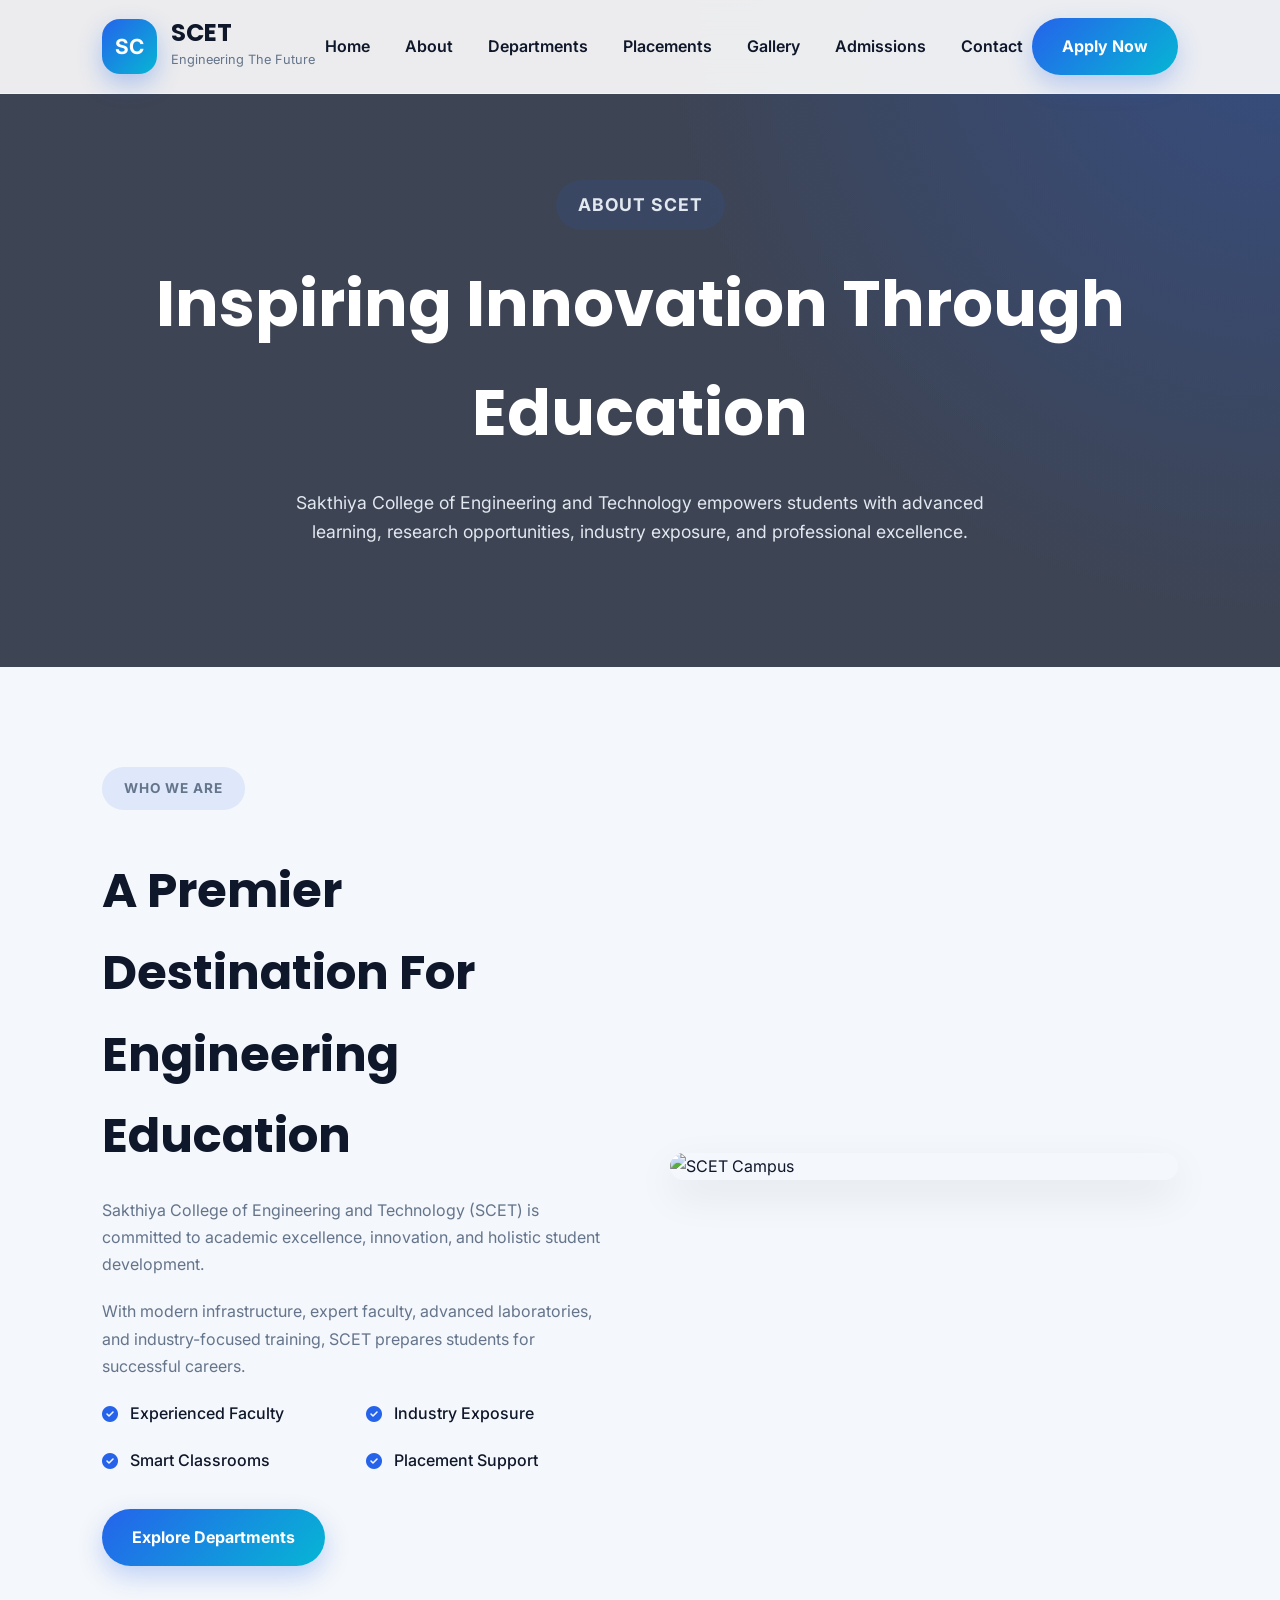
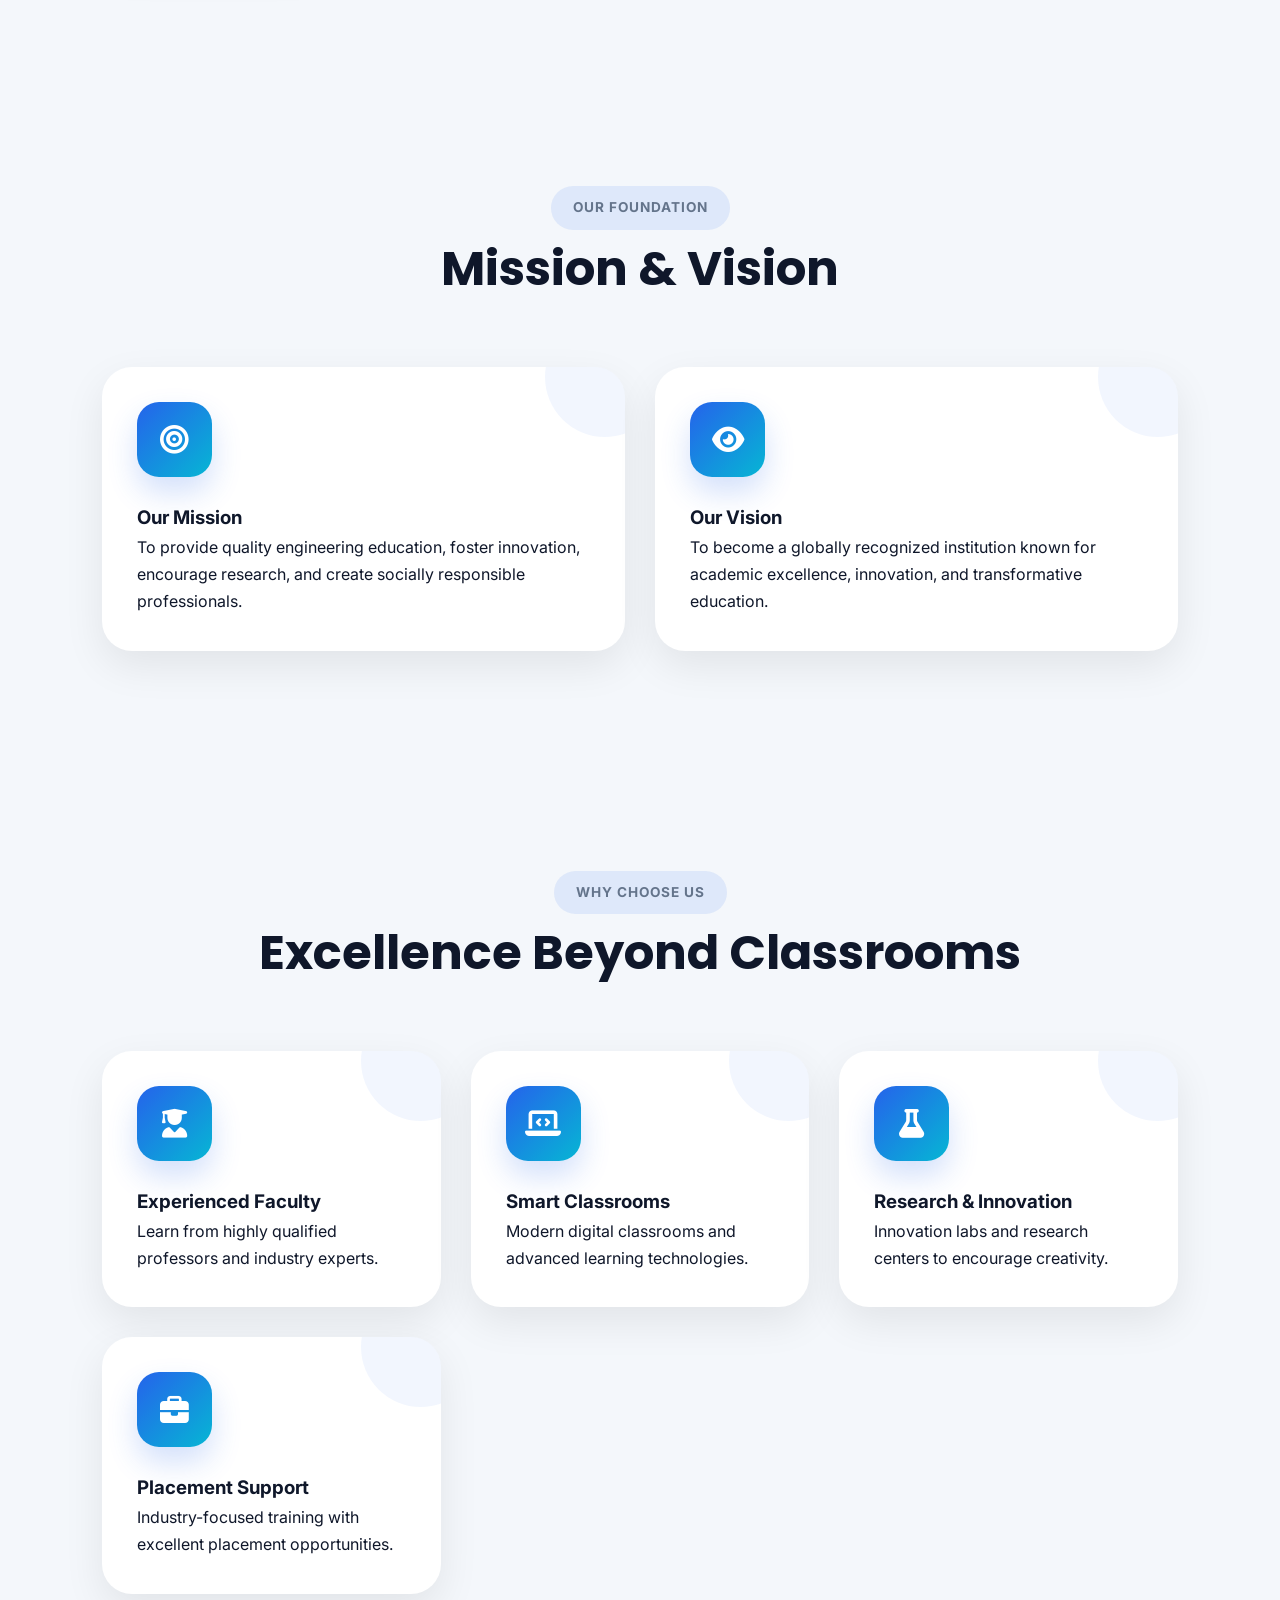
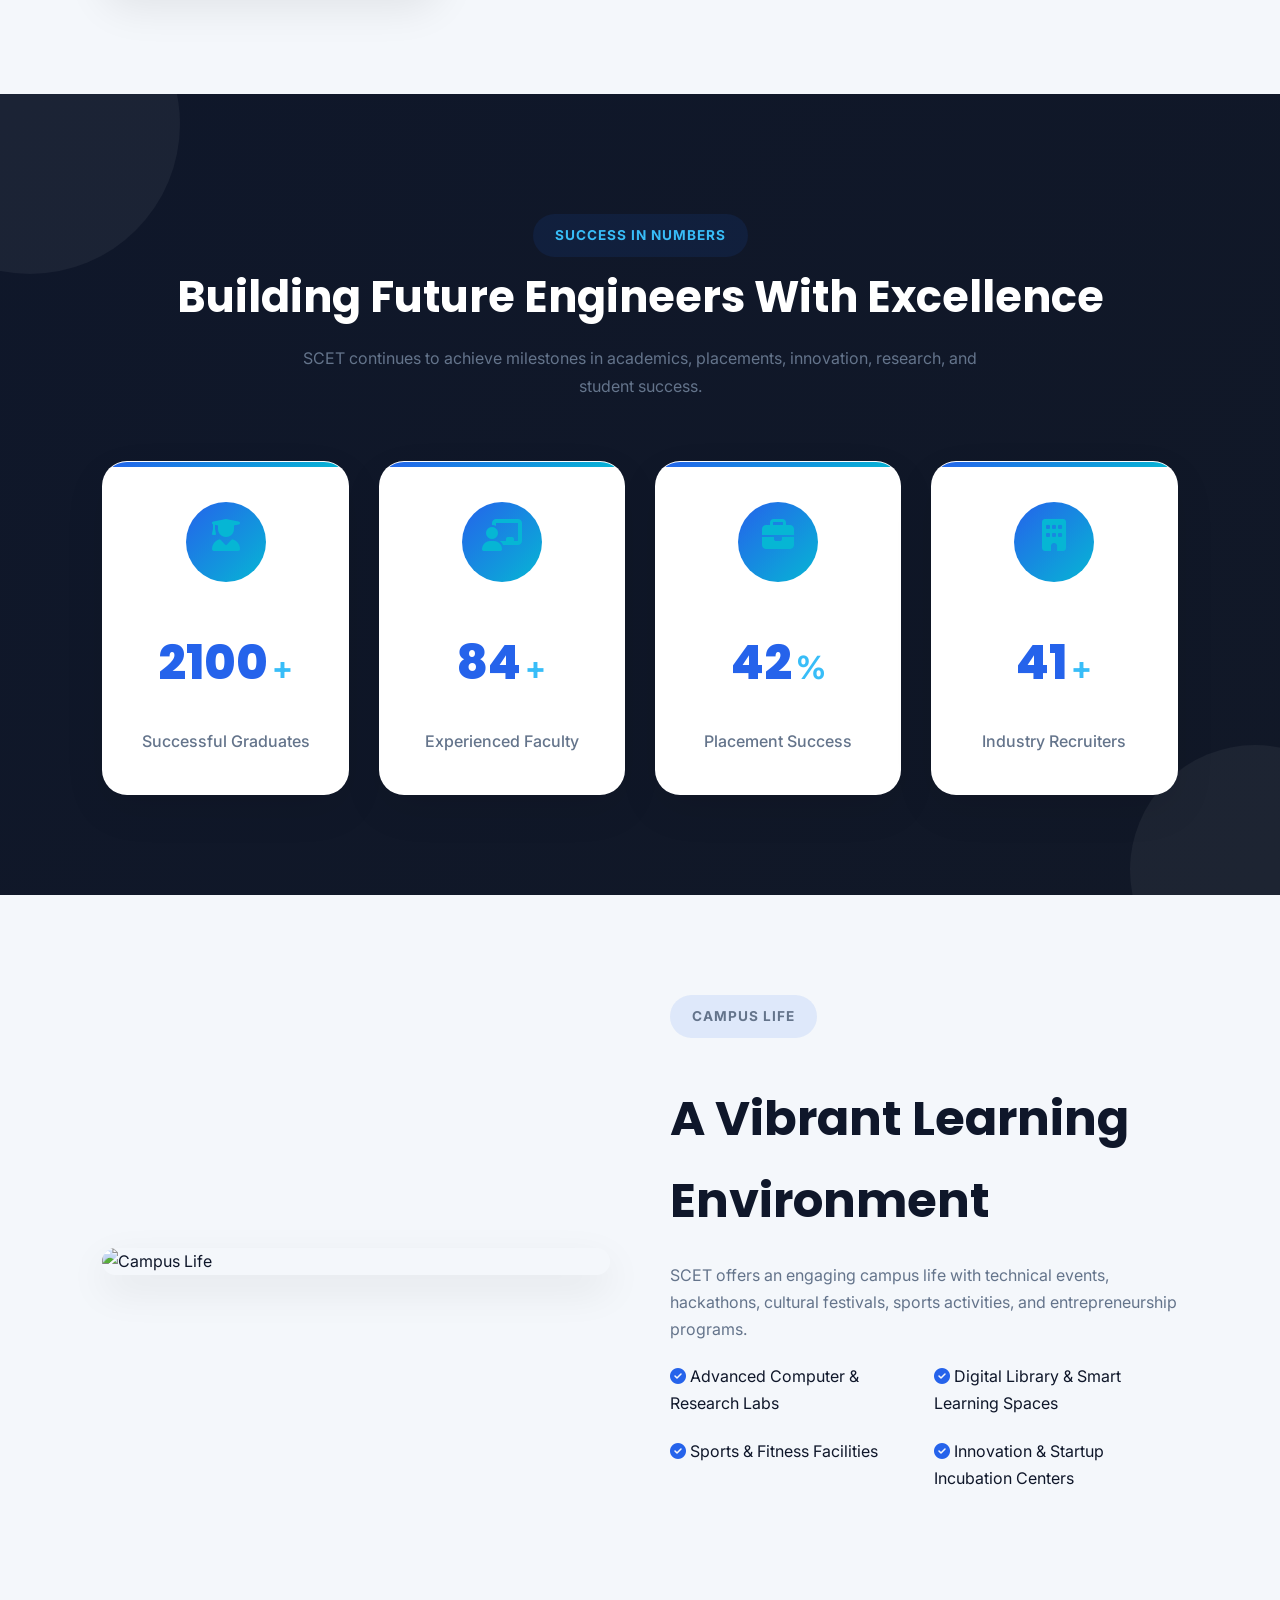
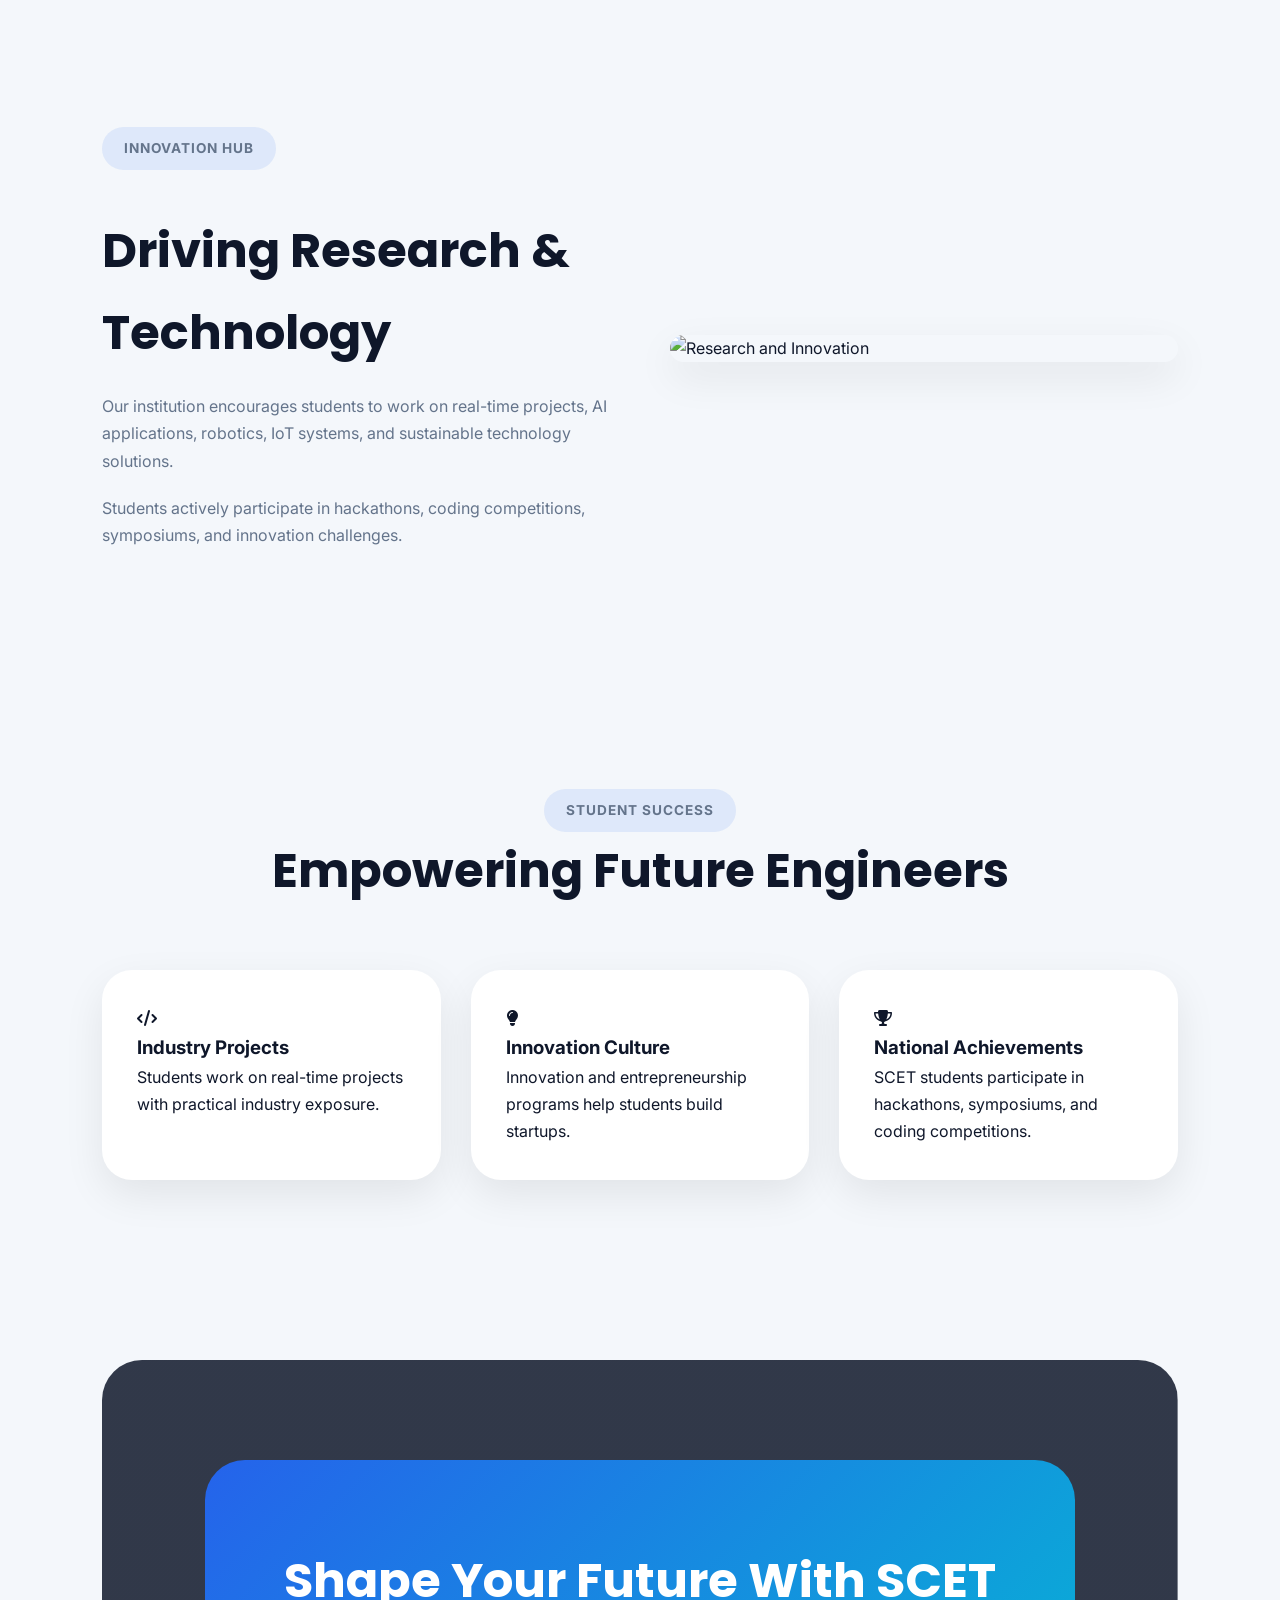
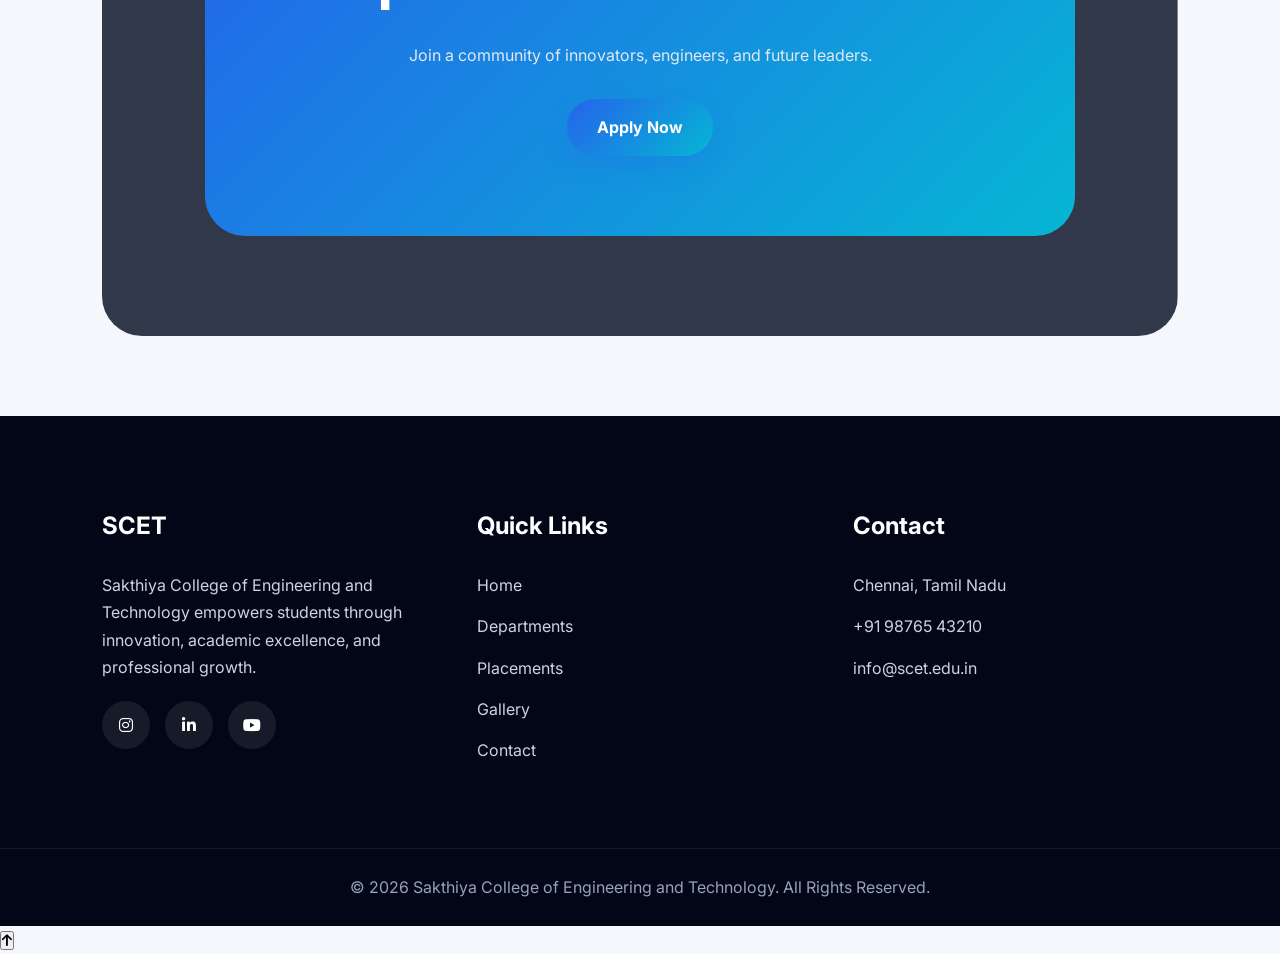
==== about.html @ e30949da "Add files via upload" ====
<!DOCTYPE html>
<html lang="en">

<head>

    <!-- META TAGS -->

    <meta charset="UTF-8">

    <meta name="viewport"
        content="width=device-width, initial-scale=1.0">

    <title>SCET | About Us</title>

    <meta name="description"
        content="Learn more about Sakthiya College of Engineering and Technology, our mission, vision, campus life, achievements, and excellence in engineering education.">

    <!-- GOOGLE FONTS -->

    <link rel="preconnect"
        href="https://fonts.googleapis.com">

    <link rel="preconnect"
        href="https://fonts.gstatic.com"
        crossorigin>

    <link href="https://fonts.googleapis.com/css2?family=Inter:wght@300;400;500;600;700;800&family=Poppins:wght@400;500;600;700;800&display=swap"
        rel="stylesheet">

    <!-- FONT AWESOME -->

    <link rel="stylesheet"
        href="https://cdnjs.cloudflare.com/ajax/libs/font-awesome/6.5.2/css/all.min.css">

    <!-- CSS -->

    <link rel="stylesheet"
        href="style.css">

</head>

<body>



    <!-- ================= LOADER ================= -->

    <div id="loader">

        <div class="loader-content">

            <div class="loader-circle"></div>

            <h2>SCET</h2>

        </div>

    </div>



    <!-- ================= HEADER ================= -->

    <header>

        <nav>

            <!-- LOGO -->

            <div class="logo">

                <div class="logo-circle">
                    SC
                </div>

                <div class="logo-text">

                    <h2>SCET</h2>

                    <span>Engineering The Future</span>

                </div>

            </div>

            <!-- NAVIGATION -->

            <ul class="nav-links">

                <li>
                    <a href="index.html">
                        Home
                    </a>
                </li>

                <li>
                    <a href="about.html"
                        class="active">
                        About
                    </a>
                </li>

                <li>
                    <a href="departments.html">
                        Departments
                    </a>
                </li>

                <li>
                    <a href="placements.html">
                        Placements
                    </a>
                </li>

                <li>
                    <a href="gallery.html">
                        Gallery
                    </a>
                </li>

                <li>
                    <a href="admissions.html">
                        Admissions
                    </a>
                </li>

                <li>
                    <a href="contact.html">
                        Contact
                    </a>
                </li>

            </ul>

            <!-- RIGHT -->

            <div class="nav-right">

                <a href="admissions.html"
                    class="nav-btn">

                    Apply Now

                </a>

                <div class="menu-toggle">

                    <i class="fa-solid fa-bars"></i>

                </div>

            </div>

        </nav>

    </header>



    <!-- ================= HERO ================= -->

    <section class="page-hero about-hero">

        <div class="hero-overlay"></div>

        <div class="page-hero-content fade-up">

            <p class="section-tag">

                About SCET

            </p>

            <h1>

                Inspiring Innovation
                Through Education

            </h1>

            <p>

                Sakthiya College of Engineering and Technology empowers students
                with advanced learning,
                research opportunities,
                industry exposure,
                and professional excellence.

            </p>

        </div>

    </section>



    <!-- ================= ABOUT ================= -->

    <section class="about-main-section">

        <div class="about-main-container">

            <!-- CONTENT -->

            <div class="about-main-content fade-up">

                <p class="section-tag">

                    Who We Are

                </p>

                <h2>

                    A Premier Destination
                    For Engineering Education

                </h2>

                <p>

                    Sakthiya College of Engineering and Technology (SCET)
                    is committed to academic excellence,
                    innovation,
                    and holistic student development.

                </p>

                <p>

                    With modern infrastructure,
                    expert faculty,
                    advanced laboratories,
                    and industry-focused training,
                    SCET prepares students for successful careers.

                </p>

                <div class="about-list">

                    <div>

                        <i class="fa-solid fa-circle-check"></i>

                        Experienced Faculty

                    </div>

                    <div>

                        <i class="fa-solid fa-circle-check"></i>

                        Industry Exposure

                    </div>

                    <div>

                        <i class="fa-solid fa-circle-check"></i>

                        Smart Classrooms

                    </div>

                    <div>

                        <i class="fa-solid fa-circle-check"></i>

                        Placement Support

                    </div>

                </div>

                <a href="departments.html"
                    class="primary-btn">

                    Explore Departments

                </a>

            </div>

            <!-- IMAGE -->

            <div class="about-main-image fade-up">

                <img src="https://images.unsplash.com/photo-1562774053-701939374585?q=80&w=1200&auto=format&fit=crop"
                    alt="SCET Campus">

            </div>

        </div>

    </section>



    <!-- ================= MISSION & VISION ================= -->

    <section class="vision-section">

        <div class="section-header fade-up">

            <p class="section-tag">

                Our Foundation

            </p>

            <h2>

                Mission & Vision

            </h2>

        </div>

        <div class="facilities-grid">

            <!-- CARD -->

            <div class="vision-card fade-up">

                <i class="fa-solid fa-bullseye"></i>

                <h3>

                    Our Mission

                </h3>

                <p>

                    To provide quality engineering education,
                    foster innovation,
                    encourage research,
                    and create socially responsible professionals.

                </p>

            </div>

            <!-- CARD -->

            <div class="vision-card fade-up">

                <i class="fa-solid fa-eye"></i>

                <h3>

                    Our Vision

                </h3>

                <p>

                    To become a globally recognized institution
                    known for academic excellence,
                    innovation,
                    and transformative education.

                </p>

            </div>

        </div>

    </section>



    <!-- ================= WHY CHOOSE ================= -->

    <section class="why-choose-section">

        <div class="section-header fade-up">

            <p class="section-tag">

                Why Choose Us

            </p>

            <h2>

                Excellence Beyond Classrooms

            </h2>

        </div>

        <div class="why-choose-grid">

            <!-- CARD -->

            <div class="why-card fade-up">

                <i class="fa-solid fa-user-graduate"></i>

                <h3>

                    Experienced Faculty

                </h3>

                <p>

                    Learn from highly qualified professors
                    and industry experts.

                </p>

            </div>

            <!-- CARD -->

            <div class="why-card fade-up">

                <i class="fa-solid fa-laptop-code"></i>

                <h3>

                    Smart Classrooms

                </h3>

                <p>

                    Modern digital classrooms
                    and advanced learning technologies.

                </p>

            </div>

            <!-- CARD -->

            <div class="why-card fade-up">

                <i class="fa-solid fa-flask"></i>

                <h3>

                    Research & Innovation

                </h3>

                <p>

                    Innovation labs and research centers
                    to encourage creativity.

                </p>

            </div>

            <!-- CARD -->

            <div class="why-card fade-up">

                <i class="fa-solid fa-briefcase"></i>

                <h3>

                    Placement Support

                </h3>

                <p>

                    Industry-focused training
                    with excellent placement opportunities.

                </p>

            </div>

        </div>

    </section>



    <!-- ================= SUCCESS IN NUMBERS ================= -->

<section class="achievement-section">

    <!-- BACKGROUND SHAPES -->

    <div class="achievement-bg-circle circle1"></div>
    <div class="achievement-bg-circle circle2"></div>

    <div class="section-header">

        <p class="section-tag">
            Success In Numbers
        </p>

        <h2>

            Building Future Engineers With Excellence

        </h2>

        <p class="section-description">

            SCET continues to achieve milestones in academics,
            placements, innovation, research, and student success.

        </p>

    </div>

    <!-- ACHIEVEMENT GRID -->

    <div class="achievement-container">

        <!-- CARD -->

        <div class="achievement-card fade-up">

            <div class="achievement-icon">

                <i class="fa-solid fa-user-graduate"></i>

            </div>

            <h2 class="counter" data-target="5000">
                0
            </h2>

            <span>+</span>

            <p>

                Successful Graduates

            </p>

        </div>

        <!-- CARD -->

        <div class="achievement-card fade-up">

            <div class="achievement-icon">

                <i class="fa-solid fa-chalkboard-user"></i>

            </div>

            <h2 class="counter" data-target="120">
                0
            </h2>

            <span>+</span>

            <p>

                Experienced Faculty

            </p>

        </div>

        <!-- CARD -->

        <div class="achievement-card fade-up">

            <div class="achievement-icon">

                <i class="fa-solid fa-briefcase"></i>

            </div>

            <h2 class="counter" data-target="98">
                0
            </h2>

            <span>%</span>

            <p>

                Placement Success

            </p>

        </div>

        <!-- CARD -->

        <div class="achievement-card fade-up">

            <div class="achievement-icon">

                <i class="fa-solid fa-building"></i>

            </div>

            <h2 class="counter" data-target="50">
                0
            </h2>

            <span>+</span>

            <p>

                Industry Recruiters

            </p>

        </div>

    </div>

</section>


    <!-- ================= CAMPUS LIFE ================= -->

    <section class="campus-life-section">

        <div class="campus-life-container">

            <!-- IMAGE -->

            <div class="campus-life-image fade-up">

                <img src="https://images.unsplash.com/photo-1522202176988-66273c2fd55f?q=80&w=1200&auto=format&fit=crop"
                    alt="Campus Life">

            </div>

            <!-- CONTENT -->

            <div class="campus-life-content fade-up">

                <p class="section-tag">

                    Campus Life

                </p>

                <h2>

                    A Vibrant Learning Environment

                </h2>

                <p>

                    SCET offers an engaging campus life
                    with technical events,
                    hackathons,
                    cultural festivals,
                    sports activities,
                    and entrepreneurship programs.

                </p>

                <ul class="about-list">

                    <li>

                        <i class="fa-solid fa-circle-check"></i>

                        Advanced Computer & Research Labs

                    </li>

                    <li>

                        <i class="fa-solid fa-circle-check"></i>

                        Digital Library & Smart Learning Spaces

                    </li>

                    <li>

                        <i class="fa-solid fa-circle-check"></i>

                        Sports & Fitness Facilities

                    </li>

                    <li>

                        <i class="fa-solid fa-circle-check"></i>

                        Innovation & Startup Incubation Centers

                    </li>

                </ul>

            </div>

        </div>

    </section>



    <!-- ================= RESEARCH ================= -->

    <section class="research-section">

        <div class="research-container">

            <!-- CONTENT -->

            <div class="research-content fade-up">

                <p class="section-tag">

                    Innovation Hub

                </p>

                <h2>

                    Driving Research & Technology

                </h2>

                <p>

                    Our institution encourages students
                    to work on real-time projects,
                    AI applications,
                    robotics,
                    IoT systems,
                    and sustainable technology solutions.

                </p>

                <p>

                    Students actively participate in hackathons,
                    coding competitions,
                    symposiums,
                    and innovation challenges.

                </p>

            </div>

            <!-- IMAGE -->

            <div class="research-image fade-up">

                <img src="https://images.unsplash.com/photo-1516321318423-f06f85e504b3?q=80&w=1200&auto=format&fit=crop"
                    alt="Research and Innovation">

            </div>

        </div>

    </section>



    <!-- ================= SUCCESS ================= -->

    <section class="success-section">

        <div class="section-header fade-up">

            <p class="section-tag">

                Student Success

            </p>

            <h2>

                Empowering Future Engineers

            </h2>

        </div>

        <div class="success-grid">

            <!-- CARD -->

            <div class="success-card fade-up">

                <i class="fa-solid fa-code"></i>

                <h3>

                    Industry Projects

                </h3>

                <p>

                    Students work on real-time projects
                    with practical industry exposure.

                </p>

            </div>

            <!-- CARD -->

            <div class="success-card fade-up">

                <i class="fa-solid fa-lightbulb"></i>

                <h3>

                    Innovation Culture

                </h3>

                <p>

                    Innovation and entrepreneurship programs
                    help students build startups.

                </p>

            </div>

            <!-- CARD -->

            <div class="success-card fade-up">

                <i class="fa-solid fa-trophy"></i>

                <h3>

                    National Achievements

                </h3>

                <p>

                    SCET students participate in hackathons,
                    symposiums,
                    and coding competitions.

                </p>

            </div>

        </div>

    </section>



    <!-- ================= CTA ================= -->

    <section class="cta-section">

        <div class="cta-content fade-up">

            <h2>

                Shape Your Future With SCET

            </h2>

            <p>

                Join a community of innovators,
                engineers,
                and future leaders.

            </p>

            <a href="admissions.html"
                class="primary-btn">

                Apply Now

            </a>

        </div>

    </section>



    <!-- ================= FOOTER ================= -->

    <footer>

        <div class="footer-container">

            <!-- ABOUT -->

            <div class="footer-box">

                <h3>

                    SCET

                </h3>

                <p>

                    Sakthiya College of Engineering and Technology
                    empowers students through innovation,
                    academic excellence,
                    and professional growth.

                </p>

                <div class="social-icons">

                    <a href="https://www.instagram.com/sakthiya_dellibabu/">
                        <i class="fa-brands fa-instagram"></i>
                    </a>

                    <a href="https://www.linkedin.com/in/sakthiya-d-83a5b3386/">
                        <i class="fa-brands fa-linkedin-in"></i>
                    </a>

                    <a href="https://www.youtube.com/channel/UCGmQo13iZ839QArNrKTA0Eg">
                        <i class="fa-brands fa-youtube"></i>
                    </a>

                </div>

            </div>

            <!-- LINKS -->

            <div class="footer-box">

                <h3>

                    Quick Links

                </h3>

                <a href="index.html">
                    Home
                </a>

                <a href="departments.html">
                    Departments
                </a>

                <a href="placements.html">
                    Placements
                </a>

                <a href="gallery.html">
                    Gallery
                </a>

                <a href="contact.html">
                    Contact
                </a>

            </div>

            <!-- CONTACT -->

            <div class="footer-box">

                <h3>

                    Contact

                </h3>

                <p>
                    Chennai, Tamil Nadu
                </p>

                <p>
                    +91 98765 43210
                </p>

                <p>
                    info@scet.edu.in
                </p>

            </div>

        </div>

        <div class="footer-bottom">

            © <span id="year"></span>
            Sakthiya College of Engineering and Technology.
            All Rights Reserved.

        </div>

    </footer>



    <!-- ================= SCROLL TOP ================= -->

    <button class="scroll-top">

        <i class="fa-solid fa-arrow-up"></i>

    </button>



    <!-- ================= JAVASCRIPT ================= -->

    <script src="script.js"></script>

</body>

</html>
---- style.css ----
/* =========================================
   GOOGLE FONTS
========================================= */

@import url('https://fonts.googleapis.com/css2?family=Inter:wght@300;400;500;600;700;800&family=Poppins:wght@400;500;600;700;800&display=swap');



/* =========================================
   RESET
========================================= */

*{

    margin:0;

    padding:0;

    box-sizing:border-box;

    scroll-behavior:smooth;

}

html{

    overflow-x:hidden;

}

body{

    font-family:'Inter',sans-serif;

    background:#f8fafc;

    color:#0f172a;

    overflow-x:hidden;

    line-height:1.7;

}



/* =========================================
   ROOT
========================================= */

:root{

    --primary:#2563eb;

    --secondary:#0f172a;

    --white:#ffffff;

    --light:#f8fafc;

    --gray:#64748b;

    --border:#e2e8f0;

    --gradient:linear-gradient(135deg,#2563eb,#06b6d4);

    --shadow:0 15px 40px rgba(0,0,0,0.08);

}



/* =========================================
   GLOBAL
========================================= */

img{

    width:100%;

    display:block;

}

a{

    text-decoration:none;

}

ul{

    list-style:none;

}

section{

    padding:100px 8%;

}

.section-header{

    text-align:center;

    margin-bottom:70px;

}

.section-header h2{

    font-size:3rem;

    font-family:'Poppins',sans-serif;

    margin-top:10px;

}

.section-tag{

    display:inline-block;

    padding:10px 22px;

    border-radius:50px;

    background:rgba(37,99,235,0.1);

    color:var(--primary);

    font-size:0.9rem;

    font-weight:700;

    letter-spacing:1px;

    text-transform:uppercase;

}



/* =========================================
   HEADER
========================================= */

header{

    width:100%;

    position:fixed;

    top:0;

    left:0;

    z-index:1000;

    background:rgba(255,255,255,0.92);

    backdrop-filter:blur(14px);

    border-bottom:1px solid rgba(0,0,0,0.05);

    transition:0.4s;

}

header.scrolled{

    box-shadow:0 10px 30px rgba(0,0,0,0.08);

}

nav{

    display:flex;

    align-items:center;

    justify-content:space-between;

    padding:18px 8%;

}



/* =========================================
   LOGO
========================================= */

.logo{

    display:flex;

    align-items:center;

    gap:14px;

}

.logo-circle{

    width:58px;

    height:58px;

    border-radius:50%;

    background:var(--gradient);

    color:#fff;

    display:flex;

    align-items:center;

    justify-content:center;

    font-size:1.5rem;

    font-weight:700;

    box-shadow:0 12px 25px rgba(37,99,235,0.3);

}

.logo-text h2{

    font-size:2rem;

    line-height:1;

    font-family:'Poppins',sans-serif;

}

.logo-text span{

    color:var(--gray);

    font-size:0.95rem;

}



/* =========================================
   NAVIGATION
========================================= */

.nav-links{

    display:flex;

    align-items:center;

    gap:35px;

}

.nav-links a{

    color:var(--secondary);

    font-weight:600;

    transition:0.3s;

    position:relative;

}

.nav-links a:hover,

.nav-links a.active{

    color:var(--primary);

}

.nav-links a::after{

    content:"";

    position:absolute;

    left:0;

    bottom:-6px;

    width:0;

    height:2px;

    background:var(--primary);

    transition:0.4s;

}

.nav-links a:hover::after,

.nav-links a.active::after{

    width:100%;

}



/* =========================================
   BUTTONS
========================================= */

.primary-btn,

.nav-btn{

    display:inline-flex;

    align-items:center;

    justify-content:center;

    padding:15px 34px;

    border:none;

    border-radius:50px;

    background:var(--gradient);

    color:#fff;

    font-weight:600;

    cursor:pointer;

    transition:0.4s;

    position:relative;

    overflow:hidden;

}

.primary-btn:hover,

.nav-btn:hover{

    transform:translateY(-4px);

    box-shadow:0 15px 30px rgba(37,99,235,0.3);

}

.secondary-btn{

    padding:14px 32px;

    border-radius:50px;

    border:2px solid rgba(255,255,255,0.3);

    color:#fff;

    font-weight:600;

    transition:0.4s;

}

.secondary-btn:hover{

    background:#fff;

    color:#0f172a;

}



/* =========================================
   MOBILE MENU
========================================= */

.menu-toggle{

    display:none;

    font-size:1.8rem;

    cursor:pointer;

}



/* =========================================
   HERO
========================================= */

.hero{

    min-height:100vh;

    display:flex;

    align-items:center;

    justify-content:center;

    text-align:center;

    position:relative;

    overflow:hidden;

    padding-top:120px;

    background:
    linear-gradient(rgba(2,6,23,0.75),rgba(2,6,23,0.75)),
    url('https://images.unsplash.com/photo-1562774053-701939374585?q=80&w=1600&auto=format&fit=crop');

    background-size:cover;

    background-position:center;

    color:#fff;

}

.hero-content{

    max-width:900px;

    animation:fadeUp 1s ease;

}

.hero-content h1{

    font-size:5rem;

    line-height:1.1;

    margin:25px 0;

    font-family:'Poppins',sans-serif;

}

.hero-content h1 span{

    background:linear-gradient(135deg,#38bdf8,#2563eb);

    -webkit-background-clip:text;

    background-clip:text;

    -webkit-text-fill-color:transparent;

}

.hero-content p{

    max-width:750px;

    margin:auto;

    font-size:1.2rem;

    color:#e2e8f0;

    margin-bottom:40px;

}

.hero-buttons{

    display:flex;

    justify-content:center;

    gap:20px;

    flex-wrap:wrap;

}



/* =========================================
   PAGE HERO
========================================= */

.page-hero{

    padding-top:180px;

    padding-bottom:120px;

    background:var(--gradient);

    text-align:center;

    color:#fff;

}

.page-hero h1{

    font-size:4rem;

    margin:20px 0;

    font-family:'Poppins',sans-serif;

}

.page-hero p{

    max-width:700px;

    margin:auto;

}



/* =========================================
   GRIDS
========================================= */

.department-grid,

.process-grid,

.courses-grid,

.scholarship-grid,

.gallery-grid,

.faq-container,

.success-grid,

.recruiters-grid{

    display:grid;

    grid-template-columns:repeat(auto-fit,minmax(280px,1fr));

    gap:30px;

}



/* =========================================
   CARDS
========================================= */

.department-card,

.process-card,

.course-card,

.scholarship-card,

.faq-card,

.success-card,

.recruiter-card,

.gallery-card{

    background:#fff;

    border-radius:25px;

    padding:35px;

    box-shadow:var(--shadow);

    transition:0.4s;

}

.department-card:hover,

.process-card:hover,

.course-card:hover,

.scholarship-card:hover,

.faq-card:hover,

.success-card:hover,

.recruiter-card:hover{

    transform:translateY(-10px);

}



/* =========================================
   ICONS
========================================= */

.department-card i,

.process-card i,

.course-card i,

.scholarship-card i{

    width:75px;

    height:75px;

    border-radius:20px;

    background:var(--gradient);

    color:#fff;

    display:flex;

    align-items:center;

    justify-content:center;

    font-size:1.8rem;

    margin-bottom:25px;

}



/* =========================================
   ABOUT / CONTACT / ELIGIBILITY
========================================= */

.about-main-container,

.contact-container,

.eligibility-container{

    display:grid;

    grid-template-columns:repeat(auto-fit,minmax(320px,1fr));

    gap:50px;

    align-items:center;

}

.about-main-image img,

.eligibility-image img{

    border-radius:30px;

    box-shadow:var(--shadow);

}



/* =========================================
   FORMS
========================================= */

form{

    display:flex;

    flex-direction:column;

    gap:20px;

}

input,

textarea,

select{

    width:100%;

    padding:16px 20px;

    border:1px solid var(--border);

    border-radius:16px;

    outline:none;

    font-size:1rem;

    transition:0.3s;

}

input:focus,

textarea:focus,

select:focus{

    border-color:var(--primary);

    box-shadow:0 0 0 4px rgba(37,99,235,0.1);

}

.contact-form-box,

.application-form-box{

    background:#fff;

    padding:45px;

    border-radius:30px;

    box-shadow:var(--shadow);

}



/* =========================================
   CONTACT ITEMS
========================================= */

.contact-item{

    display:flex;

    gap:20px;

    margin-top:30px;

}

.contact-item i{

    width:65px;

    height:65px;

    border-radius:50%;

    background:var(--gradient);

    color:#fff;

    display:flex;

    align-items:center;

    justify-content:center;

    font-size:1.3rem;

}



/* =========================================
   GALLERY
========================================= */

.gallery-card{

    overflow:hidden;

    position:relative;

    padding:0;

}

.gallery-card img{

    height:320px;

    object-fit:cover;

    transition:0.5s;

}

.gallery-card:hover img{

    transform:scale(1.1);

}



/* =========================================
   CTA
========================================= */

.cta-section{

    background:var(--gradient);

    color:#fff;

    text-align:center;

    border-radius:40px;

    margin:80px 8%;

}

.cta-content h2{

    font-size:3rem;

    margin-bottom:20px;

}

.cta-content p{

    max-width:700px;

    margin:auto auto 30px;

}



/* =========================================
   FOOTER
========================================= */

footer{

    background:#0f172a;

    color:#fff;

    padding-top:90px;

}

.footer-container{

    display:grid;

    grid-template-columns:repeat(auto-fit,minmax(220px,1fr));

    gap:40px;

    padding:0 8% 60px;

}

.footer-box h3{

    margin-bottom:20px;

    font-size:1.5rem;

}

.footer-box p,

.footer-box a{

    color:#cbd5e1;

    margin-bottom:12px;

    display:block;

    transition:0.3s;

}

.footer-box a:hover{

    color:#fff;

    padding-left:5px;

}

.social-icons{

    display:flex;

    gap:15px;

    margin-top:20px;

}

.social-icons a{

    width:45px;

    height:45px;

    border-radius:50%;

    background:rgba(255,255,255,0.1);

    display:flex;

    align-items:center;

    justify-content:center;

    color:#fff;

    transition:0.3s;

}

.social-icons a:hover{

    background:var(--primary);

    transform:translateY(-5px);

}

.footer-bottom{

    border-top:1px solid rgba(255,255,255,0.1);

    text-align:center;

    padding:25px;

    color:#94a3b8;

}



/* =========================================
   ANIMATION
========================================= */

@keyframes fadeUp{

    from{

        opacity:0;

        transform:translateY(40px);

    }

    to{

        opacity:1;

        transform:translateY(0);

    }

}



/* =========================================
   RESPONSIVE
========================================= */

@media(max-width:992px){

    .nav-links{

        position:absolute;

        top:100%;

        right:-100%;

        width:280px;

        background:#fff;

        flex-direction:column;

        padding:40px;

        gap:25px;

        box-shadow:var(--shadow);

        transition:0.4s;

    }

    .nav-links.active{

        right:0;

    }

    .menu-toggle{

        display:block;

    }

    .nav-btn{

        display:none;

    }

    .hero-content h1{

        font-size:3.5rem;

    }

    .page-hero h1{

        font-size:3rem;

    }

}



@media(max-width:768px){

    section{

        padding:80px 6%;

    }

    .hero{

        padding-top:140px;

    }

    .hero-content h1{

        font-size:2.7rem;

    }

    .hero-content p{

        font-size:1rem;

    }

    .page-hero h1{

        font-size:2.4rem;

    }

    .cta-content h2{

        font-size:2.2rem;

    }

}



@media(max-width:576px){

    .hero-content h1{

        font-size:2.2rem;

    }

    .section-header h2{

        font-size:2rem;

    }

    .cta-content h2{

        font-size:1.8rem;

    }

    .contact-form-box,

    .application-form-box,

    .department-card,

    .process-card,

    .course-card,

    .scholarship-card{

        padding:25px;

    }

}

/* ================= GOOGLE FONT ================= */

@import url('https://fonts.googleapis.com/css2?family=Poppins:wght@300;400;500;600;700;800&display=swap');



/* ================= RESET ================= */

*{
    margin:0;
    padding:0;
    box-sizing:border-box;
    scroll-behavior:smooth;
}



/* ================= ROOT ================= */

:root{

    --primary:#2563eb;

    --secondary:#0f172a;

    --white:#ffffff;

    --light:#f8fafc;

    --text:#475569;

    --border:#e2e8f0;

    --gradient:linear-gradient(135deg,#2563eb,#06b6d4);

    --shadow:0 10px 30px rgba(0,0,0,0.1);

}



/* ================= BODY ================= */

body{

    font-family:'Poppins',sans-serif;

    background:var(--light);

    color:var(--secondary);

    overflow-x:hidden;

}



/* ================= GLOBAL ================= */

img{

    width:100%;

    display:block;

}

a{

    text-decoration:none;

}

ul{

    list-style:none;

}

section{

    padding:100px 8%;

}



/* ================= HEADER ================= */

.header{

    position:fixed;

    top:0;

    left:0;

    width:100%;

    z-index:1000;

    background:rgba(255,255,255,0.92);

    backdrop-filter:blur(10px);

    border-bottom:1px solid rgba(255,255,255,0.2);

}

.navbar{

    display:flex;

    align-items:center;

    justify-content:space-between;

    padding:18px 8%;

}



/* ================= LOGO ================= */

.logo{

    display:flex;

    align-items:center;

    gap:14px;

}

.logo-circle{

    width:55px;

    height:55px;

    border-radius:50%;

    background:var(--gradient);

    display:flex;

    align-items:center;

    justify-content:center;

    color:white;

    font-weight:700;

    font-size:1.3rem;

}

.logo-text h2{

    font-size:1.7rem;

}

.logo-text span{

    color:var(--text);

    font-size:0.9rem;

}



/* ================= NAV LINKS ================= */

.nav-links{

    display:flex;

    gap:35px;

}

.nav-links a{

    color:var(--secondary);

    font-weight:600;

    transition:0.3s;

    position:relative;

}

.nav-links a::after{

    content:"";

    position:absolute;

    width:0;

    height:2px;

    background:var(--primary);

    left:0;

    bottom:-6px;

    transition:0.3s;

}

.nav-links a:hover::after,
.nav-links a.active::after{

    width:100%;

}

.nav-links a:hover,
.nav-links a.active{

    color:var(--primary);

}



/* ================= BUTTONS ================= */

.nav-btn,
.primary-btn,
.secondary-btn{

    padding:14px 32px;

    border-radius:50px;

    display:inline-block;

    font-weight:600;

    transition:0.4s;

}

.nav-btn,
.primary-btn{

    background:var(--gradient);

    color:white;

}

.secondary-btn{

    border:2px solid white;

    color:white;

}

.nav-btn:hover,
.primary-btn:hover{

    transform:translateY(-5px);

    box-shadow:0 10px 25px rgba(37,99,235,0.3);

}

.secondary-btn:hover{

    background:white;

    color:var(--secondary);

}



/* ================= MENU ================= */

.menu-toggle{

    display:none;

    font-size:1.5rem;

    cursor:pointer;

}



/* ================= HERO ================= */

.hero{

    min-height:100vh;

    display:flex;

    align-items:center;

    position:relative;

    overflow:hidden;

    background:linear-gradient(to right,#0f172a,#1e293b);

}

.hero-overlay{

    position:absolute;

    inset:0;

    background:
    radial-gradient(circle at top right,
    rgba(37,99,235,0.3),
    transparent 40%);

}

.hero-container{

    width:100%;

    display:grid;

    grid-template-columns:repeat(auto-fit,minmax(320px,1fr));

    align-items:center;

    gap:60px;

    position:relative;

    z-index:2;

}



/* HERO CONTENT */

.hero-content{

    color:white;

}

.hero-tag{

    display:inline-block;

    background:rgba(255,255,255,0.12);

    padding:10px 20px;

    border-radius:30px;

    margin-bottom:25px;

    backdrop-filter:blur(10px);

}

.hero-content h1{

    font-size:4.5rem;

    line-height:1.2;

    margin-bottom:25px;

}

.hero-content h1 span{

    color:#38bdf8;

}

.hero-description{

    color:#cbd5e1;

    line-height:1.9;

    margin-bottom:35px;

    font-size:1.05rem;

}

.hero-buttons{

    display:flex;

    gap:20px;

    flex-wrap:wrap;

}



/* HERO IMAGE */

.hero-image{

    position:relative;

}

.hero-image img{

    border-radius:35px;

    box-shadow:0 20px 50px rgba(0,0,0,0.3);

}



/* GLASS CARDS */

.glass-card{

    position:absolute;

    background:rgba(255,255,255,0.15);

    backdrop-filter:blur(10px);

    border:1px solid rgba(255,255,255,0.2);

    padding:25px;

    border-radius:25px;

    color:white;

    text-align:center;

    width:180px;

    animation:float 4s ease-in-out infinite;

}

.glass-card i{

    font-size:2rem;

    color:#38bdf8;

    margin-bottom:15px;

}

.card1{

    top:-30px;

    left:-30px;

}

.card2{

    bottom:-30px;

    right:-30px;

}



/* FLOAT */

@keyframes float{

    0%{
        transform:translateY(0);
    }

    50%{
        transform:translateY(-10px);
    }

    100%{
        transform:translateY(0);
    }

}



/* ================= FEATURES ================= */

.features-section{

    display:grid;

    grid-template-columns:repeat(auto-fit,minmax(280px,1fr));

    gap:30px;

    margin-top:-80px;

    position:relative;

    z-index:10;

}

.feature-card{

    background:white;

    padding:40px;

    border-radius:30px;

    box-shadow:var(--shadow);

    transition:0.4s;

    text-align:center;

}

.feature-card:hover{

    transform:translateY(-10px);

}

.feature-card i{

    width:80px;

    height:80px;

    border-radius:20px;

    background:var(--gradient);

    color:white;

    display:flex;

    align-items:center;

    justify-content:center;

    font-size:1.8rem;

    margin:auto auto 25px;

}

.feature-card h3{

    margin-bottom:15px;

}

.feature-card p{

    color:var(--text);

}



/* ================= ABOUT ================= */

.about-section{

    display:grid;

    grid-template-columns:repeat(auto-fit,minmax(320px,1fr));

    gap:60px;

    align-items:center;

}

.about-image img{

    border-radius:30px;

    box-shadow:var(--shadow);

}

.section-tag{

    color:var(--primary);

    font-weight:700;

    letter-spacing:1px;

    text-transform:uppercase;

}

.about-content h2{

    font-size:3rem;

    margin:20px 0;

}

.about-content p{

    color:var(--text);

    line-height:1.9;

    margin-bottom:30px;

}

.about-list{

    display:grid;

    grid-template-columns:repeat(2,1fr);

    gap:20px;

    margin-bottom:35px;

}

.about-list div{

    display:flex;

    align-items:center;

    gap:12px;

    font-weight:500;

}

.about-list i{

    color:var(--primary);

}



/* ================= STATS ================= */

.stats-section{

    background:var(--gradient);

    display:grid;

    grid-template-columns:repeat(auto-fit,minmax(220px,1fr));

    gap:30px;

}

.stat-card{

    text-align:center;

    color:white;

    background:rgba(255,255,255,0.12);

    padding:40px;

    border-radius:25px;

    backdrop-filter:blur(10px);

}

.stat-card h2{

    font-size:3rem;

}



/* ================= CTA ================= */

.cta-section{

    text-align:center;

}

.cta-content{

    background:var(--gradient);

    padding:80px 40px;

    border-radius:40px;

    color:white;

}

.cta-content h2{

    font-size:3rem;

    margin-bottom:20px;

}

.cta-content p{

    max-width:700px;

    margin:auto auto 30px;

}



/* ================= FOOTER ================= */

footer{

    background:#0f172a;

    color:white;

    padding-top:80px;

}

.footer-container{

    display:grid;

    grid-template-columns:repeat(auto-fit,minmax(220px,1fr));

    gap:40px;

    padding:0 8% 60px;

}

.footer-box h3{

    margin-bottom:20px;

}

.footer-box p,
.footer-box a{

    color:#cbd5e1;

    margin-bottom:12px;

    display:block;

}

.footer-box a:hover{

    color:white;

}

.footer-bottom{

    border-top:1px solid rgba(255,255,255,0.1);

    padding:25px;

    text-align:center;

    color:#94a3b8;

}



/* ================= RESPONSIVE ================= */

@media(max-width:992px){

    .nav-links{

        position:absolute;

        top:100%;

        right:-100%;

        flex-direction:column;

        width:280px;

        background:white;

        padding:40px;

        transition:0.4s;

        box-shadow:var(--shadow);

    }

    .nav-links.active{

        right:0;

    }

    .menu-toggle{

        display:block;

    }

    .nav-btn{

        display:none;

    }

    .hero-content h1{

        font-size:3rem;

    }

}



@media(max-width:768px){

    section{

        padding:80px 6%;

    }

    .hero{

        padding-top:120px;

    }

    .hero-content{

        text-align:center;

    }

    .hero-buttons{

        justify-content:center;

    }

    .hero-content h1{

        font-size:2.5rem;

    }

    .about-content h2{

        font-size:2.2rem;

    }

    .cta-content h2{

        font-size:2.2rem;

    }

    .about-list{

        grid-template-columns:1fr;

    }

}



@media(max-width:576px){

    .hero-content h1{

        font-size:2rem;

    }

    .glass-card{

        display:none;

    }

    .cta-content h2{

        font-size:1.8rem;

    }

}

/* =========================================
   GOOGLE FONTS
========================================= */

@import url('https://fonts.googleapis.com/css2?family=Inter:wght@300;400;500;600;700;800&family=Poppins:wght@400;500;600;700;800&display=swap');

/* =========================================
   RESET
========================================= */

*{
    margin:0;
    padding:0;
    box-sizing:border-box;
    scroll-behavior:smooth;
}

html{
    overflow-x:hidden;
}

body{
    font-family:'Inter',sans-serif;
    background:#f4f7fb;
    color:#0f172a;
    overflow-x:hidden;
    line-height:1.7;
}

/* =========================================
   ROOT VARIABLES
========================================= */

:root{

    --primary:#2563eb;
    --secondary:#0f172a;
    --light:#f8fafc;
    --white:#ffffff;
    --gray:#64748b;
    --border:#e2e8f0;

    --gradient:
    linear-gradient(135deg,#2563eb,#06b6d4);

    --shadow:
    0 15px 40px rgba(0,0,0,0.08);

}

/* =========================================
   GLOBAL
========================================= */

img{
    width:100%;
    display:block;
}

a{
    text-decoration:none;
}

ul{
    list-style:none;
}

section{
    padding:100px 8%;
}

.section-header{
    text-align:center;
    margin-bottom:70px;
}

.section-tag{
    display:inline-block;
    background:rgba(37,99,235,0.1);
    color:var(--primary);
    padding:10px 22px;
    border-radius:50px;
    font-size:0.85rem;
    font-weight:700;
    text-transform:uppercase;
    letter-spacing:1px;
    margin-bottom:18px;
}

.section-header h2{
    font-size:3rem;
    font-family:'Poppins',sans-serif;
    line-height:1.2;
    color:var(--secondary);
}

.section-header p{
    max-width:700px;
    margin:20px auto 0;
    color:var(--gray);
}

/* =========================================
   CUSTOM SCROLLBAR
========================================= */

::-webkit-scrollbar{
    width:10px;
}

::-webkit-scrollbar-track{
    background:#e2e8f0;
}

::-webkit-scrollbar-thumb{
    background:var(--gradient);
    border-radius:20px;
}

/* =========================================
   HEADER
========================================= */

header{
    width:100%;
    position:fixed;
    top:0;
    left:0;
    z-index:1000;
    transition:0.4s;
    background:rgba(255,255,255,0.9);
    backdrop-filter:blur(16px);
    border-bottom:1px solid rgba(255,255,255,0.4);
}

header.sticky{
    box-shadow:0 10px 30px rgba(0,0,0,0.08);
}

nav{
    display:flex;
    align-items:center;
    justify-content:space-between;
    padding:18px 8%;
}

/* =========================================
   LOGO
========================================= */

.logo{
    display:flex;
    align-items:center;
    gap:14px;
}

.logo-circle{
    width:55px;
    height:55px;
    border-radius:18px;
    background:var(--gradient);
    display:flex;
    align-items:center;
    justify-content:center;
    color:#fff;
    font-weight:700;
    font-size:1.3rem;
    box-shadow:0 10px 25px rgba(37,99,235,0.3);
}

.logo-text h2{
    font-size:1.5rem;
    font-family:'Poppins',sans-serif;
    line-height:1;
    color:#0f172a;
}

.logo-text span{
    font-size:0.8rem;
    color:var(--gray);
}

/* =========================================
   NAVIGATION
========================================= */

.nav-links{
    display:flex;
    align-items:center;
    gap:35px;
}

.nav-links a{
    color:#0f172a;
    font-weight:600;
    position:relative;
    transition:0.3s;
}

.nav-links a:hover,
.nav-links a.active{
    color:var(--primary);
}

.nav-links a::after{
    content:"";
    position:absolute;
    left:0;
    bottom:-8px;
    width:0;
    height:3px;
    border-radius:20px;
    background:var(--gradient);
    transition:0.4s;
}

.nav-links a:hover::after,
.nav-links a.active::after{
    width:100%;
}

/* =========================================
   BUTTONS
========================================= */

.primary-btn,
.nav-btn{
    display:inline-flex;
    align-items:center;
    justify-content:center;
    gap:10px;
    padding:15px 30px;
    border:none;
    border-radius:50px;
    background:var(--gradient);
    color:#fff;
    font-weight:700;
    cursor:pointer;
    transition:0.4s;
    box-shadow:0 10px 25px rgba(37,99,235,0.25);
}

.primary-btn:hover,
.nav-btn:hover{
    transform:translateY(-5px);
    box-shadow:0 18px 35px rgba(37,99,235,0.3);
}

/* =========================================
   MOBILE MENU
========================================= */

.menu-toggle{
    display:none;
    font-size:1.5rem;
    cursor:pointer;
    color:#0f172a;
}

/* =========================================
   HERO SECTION
========================================= */

.hero{
    min-height:100vh;
    display:flex;
    align-items:center;
    position:relative;
    overflow:hidden;
    background:
    linear-gradient(rgba(2,6,23,0.75),rgba(2,6,23,0.8)),
    url('https://images.unsplash.com/photo-1523050854058-8df90110c9f1?q=80&w=1600&auto=format&fit=crop');
    background-size:cover;
    background-position:center;
    padding:140px 8% 100px;
}

.hero::before{
    content:"";
    position:absolute;
    width:500px;
    height:500px;
    background:rgba(255,255,255,0.08);
    border-radius:50%;
    top:-200px;
    right:-100px;
    backdrop-filter:blur(10px);
}

.hero-container{
    display:grid;
    grid-template-columns:repeat(auto-fit,minmax(320px,1fr));
    gap:60px;
    align-items:center;
    width:100%;
    position:relative;
    z-index:2;
}

.hero-content h1{
    font-size:4.5rem;
    line-height:1.1;
    color:#fff;
    font-family:'Poppins',sans-serif;
    margin-bottom:25px;
}

.hero-content h1 span{
    background:linear-gradient(to right,#38bdf8,#ffffff);
    -webkit-background-clip:text;
    background-clip:text;
    -webkit-text-fill-color:transparent;
}

.hero-content p{
    font-size:1.1rem;
    color:#e2e8f0;
    max-width:650px;
    margin-bottom:35px;
}

.hero-buttons{
    display:flex;
    gap:20px;
    flex-wrap:wrap;
}

.secondary-btn{
    display:inline-flex;
    align-items:center;
    justify-content:center;
    padding:15px 30px;
    border-radius:50px;
    border:2px solid rgba(255,255,255,0.3);
    color:#fff;
    font-weight:700;
    transition:0.4s;
}

.secondary-btn:hover{
    background:#fff;
    color:#0f172a;
}

.hero-card{
    background:rgba(255,255,255,0.1);
    backdrop-filter:blur(18px);
    border:1px solid rgba(255,255,255,0.2);
    padding:40px;
    border-radius:30px;
    color:#fff;
    box-shadow:var(--shadow);
}

.hero-card h3{
    font-size:1.8rem;
    margin-bottom:20px;
}

.hero-stats{
    display:grid;
    grid-template-columns:repeat(2,1fr);
    gap:20px;
    margin-top:30px;
}

.hero-stat{
    background:rgba(255,255,255,0.08);
    padding:20px;
    border-radius:20px;
    text-align:center;
}

.hero-stat h2{
    font-size:2rem;
}

/* =========================================
   PAGE HERO
========================================= */

.page-hero{
    padding-top:180px;
    padding-bottom:120px;
    text-align:center;
    background:
    linear-gradient(rgba(15,23,42,0.8),rgba(15,23,42,0.8)),
    url('https://images.unsplash.com/photo-1498243691581-b145c3f54a5a?q=80&w=1400&auto=format&fit=crop');
    background-size:cover;
    background-position:center;
    color:#fff;
}

.page-hero-content h1{
    font-size:4rem;
    font-family:'Poppins',sans-serif;
    margin:20px 0;
}

.page-hero-content p{
    max-width:750px;
    margin:auto;
    color:#e2e8f0;
    font-size:1.1rem;
}

/* =========================================
   CARD DESIGN
========================================= */

.department-card,
.facility-card,
.vision-card,
.why-card,
.achievement-card,
.success-card,
.course-card,
.process-card,
.scholarship-card,
.faq-card,
.contact-form-box,
.application-form-box,
.recruiter-card,
.placement-stat-card{
    background:#fff;
    border-radius:30px;
    padding:35px;
    box-shadow:var(--shadow);
    transition:0.4s;
    position:relative;
    overflow:hidden;
}

.department-card::before,
.facility-card::before,
.vision-card::before,
.why-card::before,
.course-card::before,
.process-card::before,
.scholarship-card::before{
    content:"";
    position:absolute;
    width:120px;
    height:120px;
    background:rgba(37,99,235,0.06);
    border-radius:50%;
    top:-50px;
    right:-40px;
}

.department-card:hover,
.facility-card:hover,
.vision-card:hover,
.why-card:hover,
.achievement-card:hover,
.success-card:hover,
.course-card:hover,
.process-card:hover,
.scholarship-card:hover,
.recruiter-card:hover,
.faq-card:hover{
    transform:translateY(-12px);
}

/* =========================================
   GRID
========================================= */

.department-grid,
.facilities-grid,
.why-choose-grid,
.success-grid,
.process-grid,
.courses-grid,
.scholarship-grid,
.gallery-grid,
.recruiters-grid,
.faq-container{
    display:grid;
    grid-template-columns:repeat(auto-fit,minmax(280px,1fr));
    gap:30px;
}

/* =========================================
   ICONS
========================================= */

.department-icon,
.facility-card i,
.vision-card i,
.why-card i,
.course-card i,
.scholarship-card i{
    width:75px;
    height:75px;
    border-radius:22px;
    background:var(--gradient);
    color:#fff;
    display:flex;
    align-items:center;
    justify-content:center;
    font-size:1.8rem;
    margin-bottom:25px;
    box-shadow:0 15px 30px rgba(37,99,235,0.2);
}

/* =========================================
   ABOUT SECTIONS
========================================= */

.about-main-container,
.training-container,
.research-container,
.campus-life-container,
.eligibility-container,
.contact-container,
.internship-container{
    display:grid;
    grid-template-columns:repeat(auto-fit,minmax(320px,1fr));
    gap:60px;
    align-items:center;
}

.about-main-image img,
.training-image img,
.research-image img,
.campus-life-image img,
.eligibility-image img,
.internship-image img{
    border-radius:35px;
    box-shadow:var(--shadow);
}

.about-main-content h2,
.training-content h2,
.research-content h2,
.campus-life-content h2,
.eligibility-content h2{
    font-size:3rem;
    margin:20px 0;
    font-family:'Poppins',sans-serif;
}

.about-main-content p,
.training-content p,
.research-content p,
.campus-life-content p,
.eligibility-content p{
    color:var(--gray);
    margin-bottom:20px;
}

/* =========================================
   ACHIEVEMENTS
========================================= */

.achievement-container,
.placement-stats-container{
    display:grid;
    grid-template-columns:repeat(auto-fit,minmax(220px,1fr));
    gap:30px;
}

.achievement-card,
.placement-stat-card{
    text-align:center;
}

.achievement-card h2,
.placement-stat-card h2{
    font-size:3rem;
    color:var(--primary);
    margin-bottom:10px;
}

/* =========================================
   GALLERY
========================================= */

.gallery-card{
    position:relative;
    overflow:hidden;
    border-radius:30px;
}

.gallery-card img{
    height:320px;
    object-fit:cover;
    transition:0.6s;
}

.gallery-card:hover img{
    transform:scale(1.1);
}

.gallery-overlay{
    position:absolute;
    inset:0;
    background:linear-gradient(rgba(15,23,42,0.2),rgba(15,23,42,0.85));
    display:flex;
    align-items:flex-end;
    padding:30px;
    opacity:0;
    transition:0.4s;
}

.gallery-card:hover .gallery-overlay{
    opacity:1;
}

.gallery-overlay h3{
    color:#fff;
    font-size:1.5rem;
}

/* =========================================
   FORMS
========================================= */

form{
    display:flex;
    flex-direction:column;
    gap:20px;
}

input,
textarea,
select{
    width:100%;
    padding:18px 20px;
    border-radius:18px;
    border:1px solid #dbe4ee;
    outline:none;
    font-size:1rem;
    background:#f8fafc;
    transition:0.3s;
    font-family:'Inter',sans-serif;
}

input:focus,
textarea:focus,
select:focus{
    border-color:var(--primary);
    background:#fff;
    box-shadow:0 0 0 4px rgba(37,99,235,0.1);
}

textarea{
    resize:none;
}

/* =========================================
   CONTACT
========================================= */

.contact-item{
    display:flex;
    gap:20px;
    margin-top:30px;
}

.contact-item i{
    min-width:60px;
    height:60px;
    border-radius:18px;
    background:var(--gradient);
    color:#fff;
    display:flex;
    align-items:center;
    justify-content:center;
    font-size:1.2rem;
}

/* =========================================
   FAQ
========================================= */

.faq-card h3{
    margin-bottom:15px;
    color:#0f172a;
}

/* =========================================
   CTA
========================================= */

.cta-section{
    margin:80px 8%;
    border-radius:40px;
    background:
    linear-gradient(rgba(15,23,42,0.85),rgba(15,23,42,0.85)),
    url('https://images.unsplash.com/photo-1522202176988-66273c2fd55f?q=80&w=1400&auto=format&fit=crop');
    background-size:cover;
    background-position:center;
    text-align:center;
    color:#fff;
}

.cta-content h2{
    font-size:3rem;
    margin-bottom:20px;
    font-family:'Poppins',sans-serif;
}

.cta-content p{
    max-width:700px;
    margin:auto auto 30px;
    color:#e2e8f0;
}

/* =========================================
   FOOTER
========================================= */

footer{
    background:#020617;
    color:#fff;
    padding-top:90px;
}

.footer-container{
    display:grid;
    grid-template-columns:repeat(auto-fit,minmax(240px,1fr));
    gap:50px;
    padding:0 8% 70px;
}

.footer-box h3{
    margin-bottom:25px;
    font-size:1.5rem;
}

.footer-box p,
.footer-box a{
    color:#cbd5e1;
    margin-bottom:14px;
    display:block;
    transition:0.3s;
}

.footer-box a:hover{
    color:#38bdf8;
    padding-left:5px;
}

.social-icons{
    display:flex;
    gap:15px;
    margin-top:20px;
}

.social-icons a{
    width:48px;
    height:48px;
    border-radius:50%;
    background:rgba(255,255,255,0.08);
    display:flex;
    align-items:center;
    justify-content:center;
    color:#fff;
    transition:0.4s;
}

.social-icons a:hover{
    background:var(--gradient);
    transform:translateY(-5px);
}

.footer-bottom{
    text-align:center;
    padding:25px;
    border-top:1px solid rgba(255,255,255,0.08);
    color:#94a3b8;
}

/* =========================================
   ANIMATIONS
========================================= */

.fade-up{
    opacity:0;
    transform:translateY(40px);
    transition:1s;
}

.fade-up.show{
    opacity:1;
    transform:translateY(0);
}

/* =========================================
   RESPONSIVE
========================================= */

@media(max-width:1100px){

    .hero-content h1{
        font-size:3.5rem;
    }

}

@media(max-width:992px){

    .nav-links{
        position:absolute;
        top:100%;
        right:-100%;
        width:300px;
        background:#fff;
        flex-direction:column;
        align-items:flex-start;
        padding:40px;
        gap:25px;
        box-shadow:var(--shadow);
        transition:0.4s;
    }

    .nav-links.active{
        right:0;
    }

    .menu-toggle{
        display:block;
    }

    .nav-btn{
        display:none;
    }

    .hero-content h1{
        font-size:3rem;
    }

    .page-hero-content h1{
        font-size:3rem;
    }

    .section-header h2{
        font-size:2.4rem;
    }

}

@media(max-width:768px){

    section{
        padding:80px 6%;
    }

    nav{
        padding:18px 6%;
    }

    .hero{
        text-align:center;
    }

    .hero-buttons{
        justify-content:center;
    }

    .hero-content h1{
        font-size:2.5rem;
    }

    .page-hero-content h1{
        font-size:2.4rem;
    }

    .section-header h2{
        font-size:2rem;
    }

    .cta-content h2{
        font-size:2.2rem;
    }

}

@media(max-width:576px){

    .hero-content h1{
        font-size:2rem;
    }

    .page-hero-content h1{
        font-size:1.9rem;
    }

    .section-header h2{
        font-size:1.8rem;
    }

    .cta-content h2{
        font-size:1.8rem;
    }

    .hero-card{
        padding:25px;
    }

    .department-card,
    .facility-card,
    .vision-card,
    .why-card,
    .achievement-card,
    .success-card,
    .course-card,
    .process-card,
    .scholarship-card,
    .faq-card,
    .contact-form-box,
    .application-form-box{
        padding:25px;
    }

}

.fade-up{
    opacity:0;
    transform:translateY(40px);
    transition:1s;
}

.fade-up.show{
    opacity:1;
    transform:translateY(0);
}

#loader{
    position:fixed;
    inset:0;
    background:#fff;
    z-index:99999;
    display:flex;
    align-items:center;
    justify-content:center;
}

.spinner{
    width:60px;
    height:60px;
    border:5px solid #ddd;
    border-top:5px solid #2563eb;
    border-radius:50%;
    animation:spin 1s linear infinite;
}

@keyframes spin{
    100%{
        transform:rotate(360deg);
    }
}

/* =========================================
   SUCCESS IN NUMBERS
========================================= */

.achievement-section{
    position:relative;
    padding:100px 8%;
    background:linear-gradient(
        135deg,
        #0f172a,
        #111827
    );
    overflow:hidden;
    text-align:center;
}

.achievement-bg-circle{
    position:absolute;
    border-radius:50%;
    background:rgba(255,255,255,0.05);
    z-index:0;
}

.circle1{
    width:300px;
    height:300px;
    top:-120px;
    left:-120px;
}

.circle2{
    width:250px;
    height:250px;
    bottom:-100px;
    right:-100px;
}

.achievement-section .section-header{
    position:relative;
    z-index:2;
    margin-bottom:60px;
}

.achievement-section .section-tag{
    color:#38bdf8;
}

.achievement-section h2{
    color:#fff;
    font-size:2.7rem;
    margin-top:15px;
}

.section-description{
    max-width:700px;
    margin:20px auto 0;
    color:#cbd5e1;
    line-height:1.8;
}

.achievement-container{
    position:relative;
    z-index:2;
    display:grid;
    grid-template-columns:repeat(auto-fit,minmax(220px,1fr));
    gap:30px;
}

.achievement-card{
    background:rgba(255,255,255,0.08);
    backdrop-filter:blur(12px);
    border:1px solid rgba(255,255,255,0.1);
    border-radius:25px;
    padding:40px 25px;
    transition:0.4s ease;
}

.achievement-card:hover{
    transform:translateY(-12px);
    background:rgba(255,255,255,0.12);
    box-shadow:0 20px 40px rgba(0,0,0,0.3);
}

.achievement-icon{
    width:80px;
    height:80px;
    margin:auto;
    margin-bottom:25px;
    border-radius:50%;
    background:linear-gradient(
        135deg,
        #2563eb,
        #06b6d4
    );
    display:flex;
    align-items:center;
    justify-content:center;
    font-size:2rem;
    color:#fff;
}

.achievement-card h2{
    font-size:3rem;
    color:#fff;
    display:inline-block;
}

.achievement-card span{
    font-size:2rem;
    color:#38bdf8;
    font-weight:700;
}

.achievement-card p{
    margin-top:15px;
    color:#cbd5e1;
    font-size:1rem;
    line-height:1.6;
}

/* MOBILE */

@media(max-width:768px){

    .achievement-section{
        padding:80px 5%;
    }

    .achievement-section h2{
        font-size:2rem;
    }

    .achievement-card h2{
        font-size:2.3rem;
    }

}

/* =========================================
   ADMISSION / ACHIEVEMENTS HIGHLIGHTS
========================================= */

.achievements-section{
    padding:100px 8%;
    background:#f8fafc;
}

.achievement-container{
    display:grid;
    grid-template-columns:repeat(auto-fit,minmax(220px,1fr));
    gap:30px;
    margin-top:40px;
}

.achievement-card{
    background:#ffffff;
    padding:40px 25px;
    border-radius:25px;
    text-align:center;
    box-shadow:0 15px 40px rgba(0,0,0,0.08);
    transition:0.4s;
    position:relative;
    overflow:hidden;
}

/* hover effect */
.achievement-card:hover{
    transform:translateY(-10px);
    box-shadow:0 20px 50px rgba(0,0,0,0.12);
}

/* glowing top border effect */
.achievement-card::before{
    content:"";
    position:absolute;
    top:0;
    left:0;
    width:100%;
    height:5px;
    background:linear-gradient(135deg,#2563eb,#06b6d4);
}

/* number style */
.achievement-card h2{
    font-size:3rem;
    font-weight:800;
    color:#2563eb;
    margin-bottom:10px;
    font-family:'Poppins',sans-serif;
}

/* label text */
.achievement-card p{
    font-size:1rem;
    color:#64748b;
    font-weight:500;
}

/* icon support (if added later) */
.achievement-card i{
    font-size:2rem;
    margin-bottom:15px;
    color:#06b6d4;
}

/* responsive */
@media(max-width:768px){
    .achievement-card h2{
        font-size:2.4rem;
    }
}


.about-main-image img,
.training-image img,
.research-image img{
    width:100%;
    height:100%;
    object-fit:cover;
    display:block;
    border-radius:20px;
}

.training-image{
    width:100%;
    height:100%;
    overflow:hidden;
    border-radius:25px;
}

.training-image img{
    width:100%;
    height:100%;
    object-fit:cover;
    display:block;
}

.recruiter-card{
    background:linear-gradient(135deg,#2563eb,#06b6d4);
    color:#fff;
    padding:35px 20px;
    border-radius:24px;
    text-align:center;
    font-size:1.2rem;
    font-weight:700;
    transition:0.4s ease;
    cursor:pointer;
    box-shadow:0 10px 25px rgba(37,99,235,0.25);
}

.recruiter-card:hover{
    transform:translateY(-8px) scale(1.04);
    box-shadow:0 15px 35px rgba(6,182,212,0.35);
}
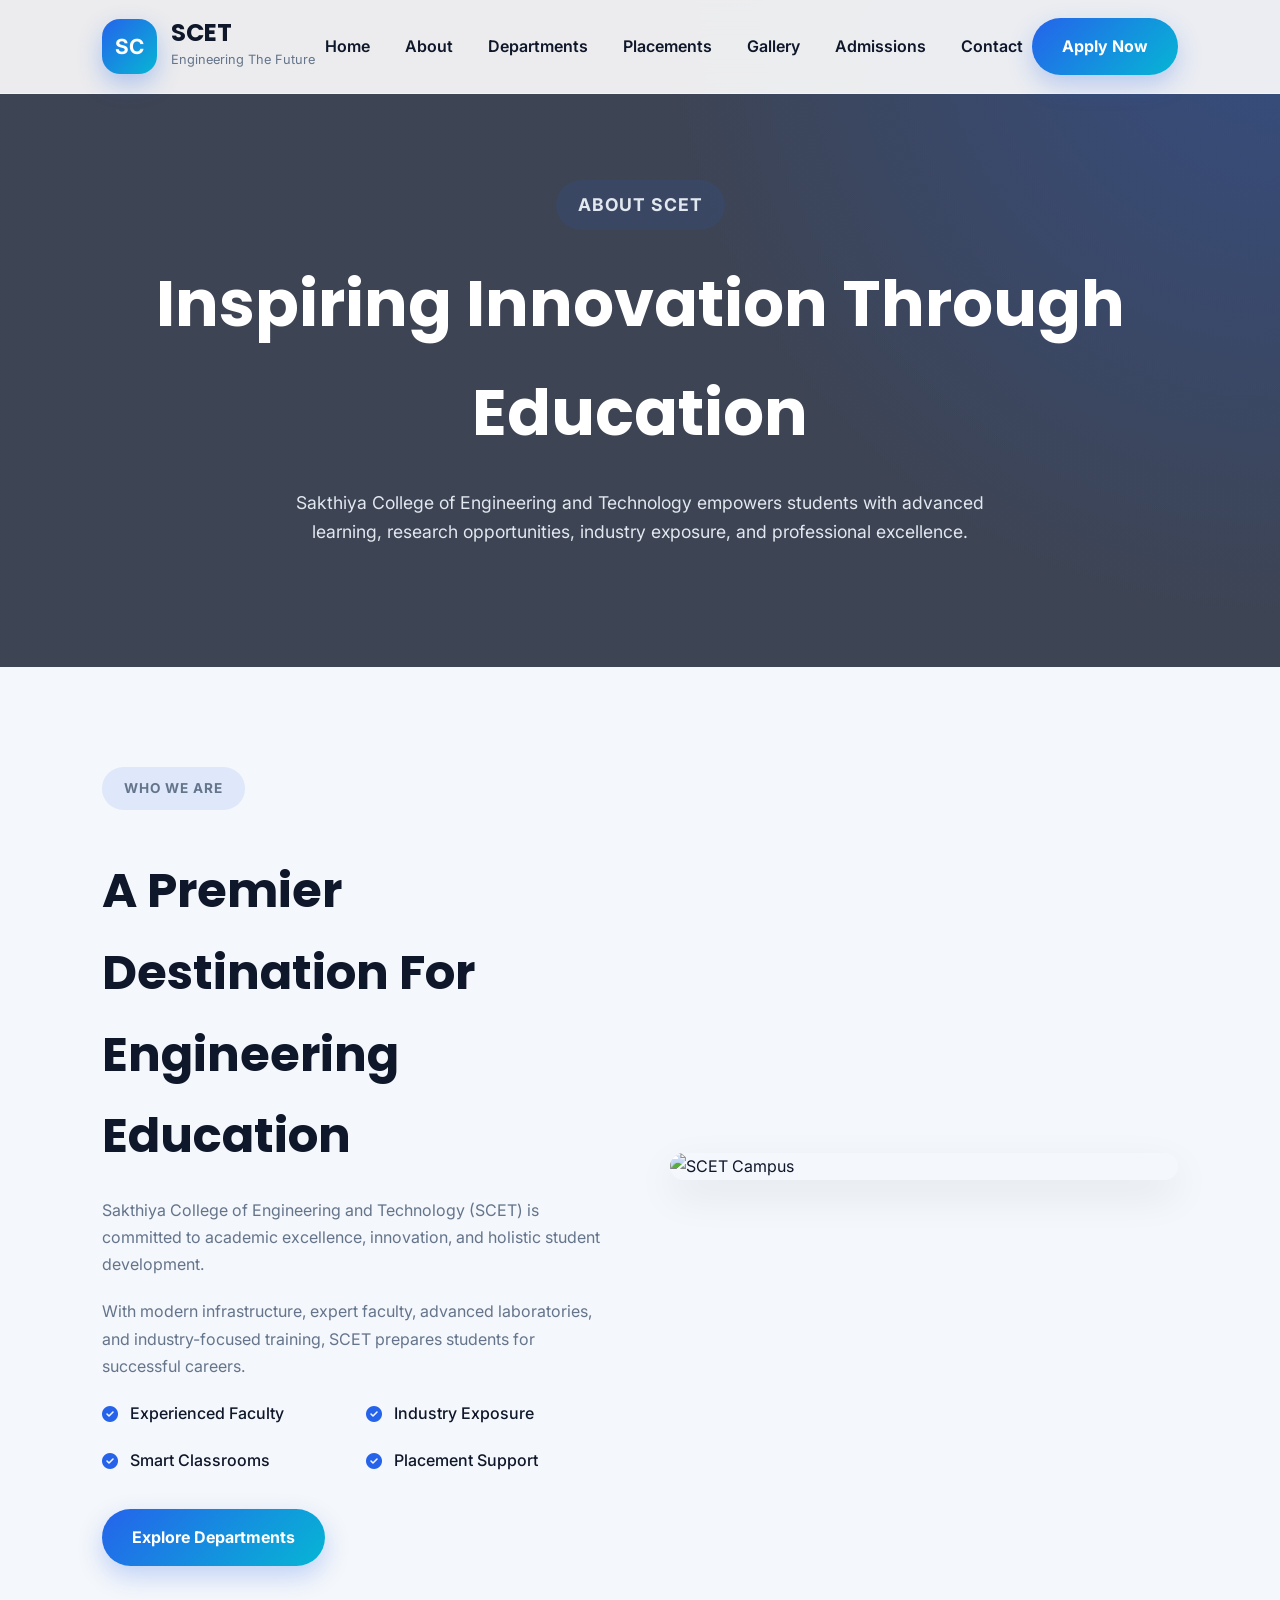
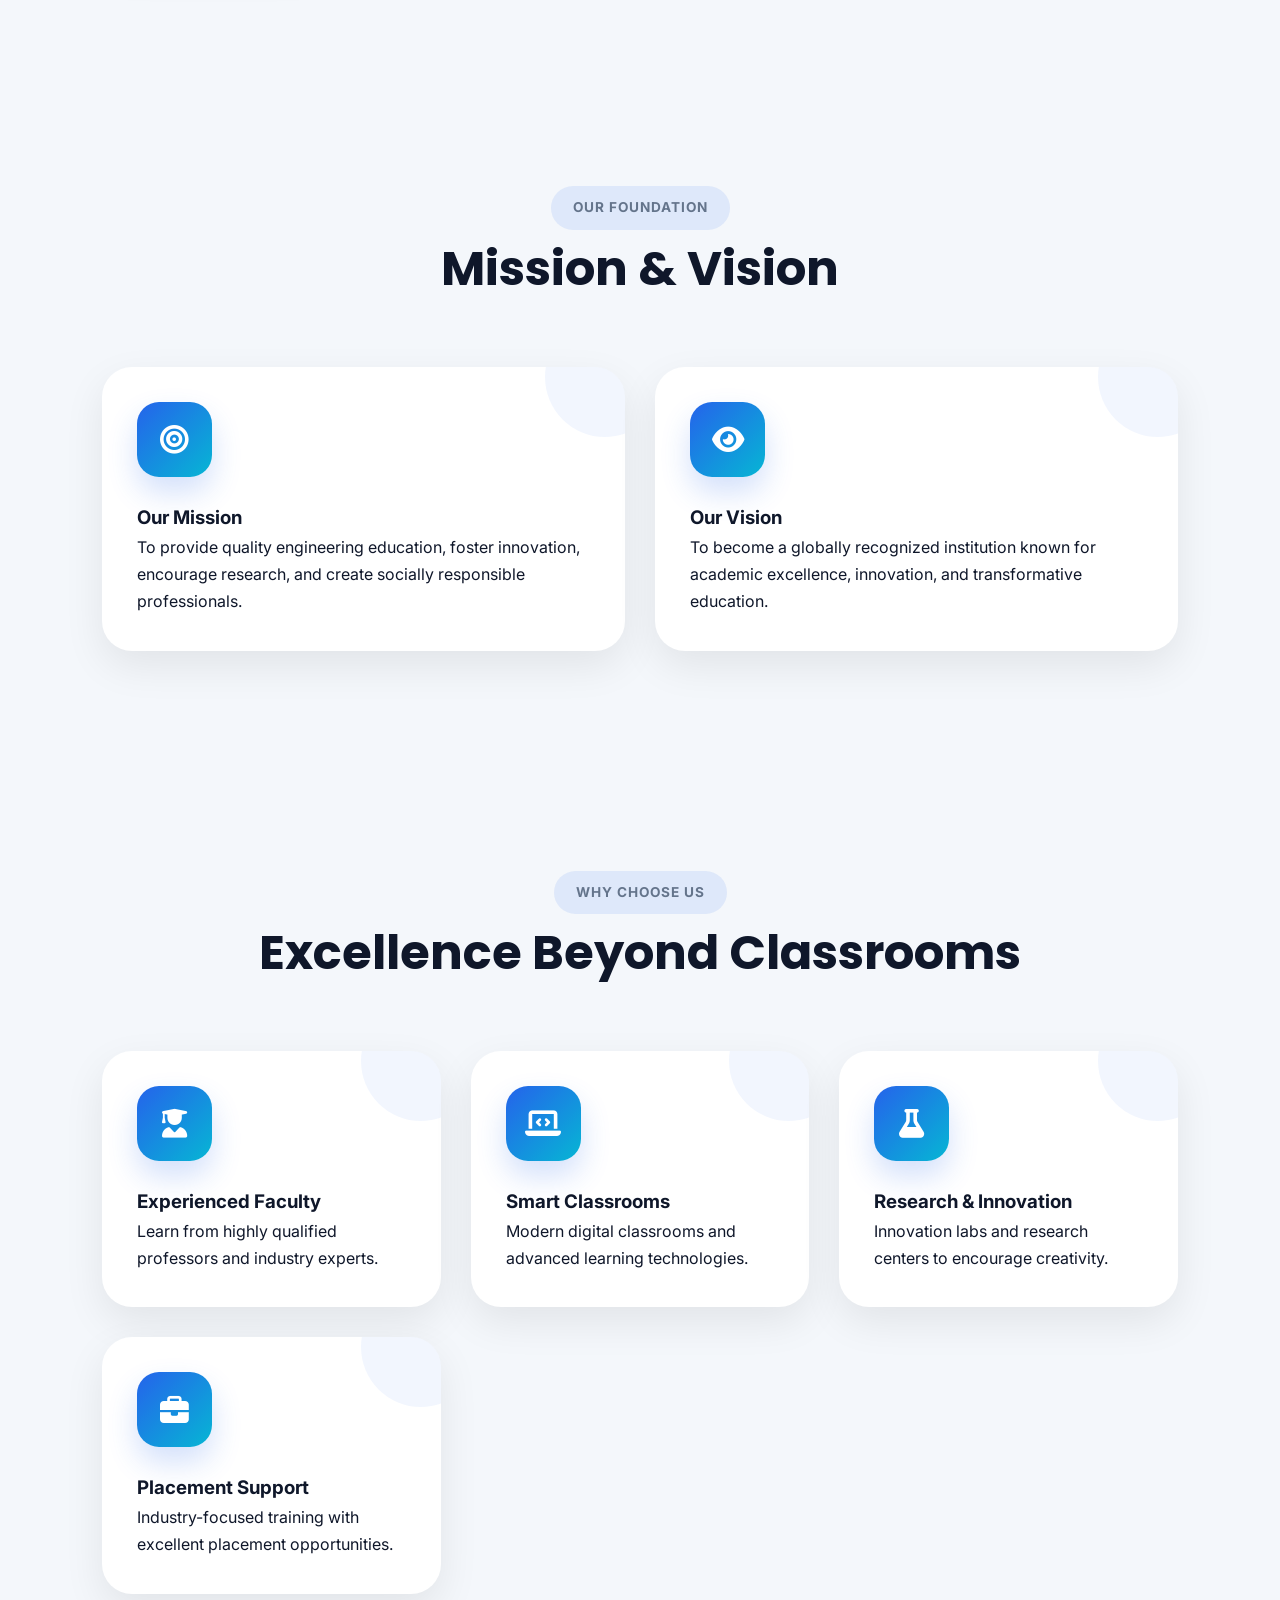
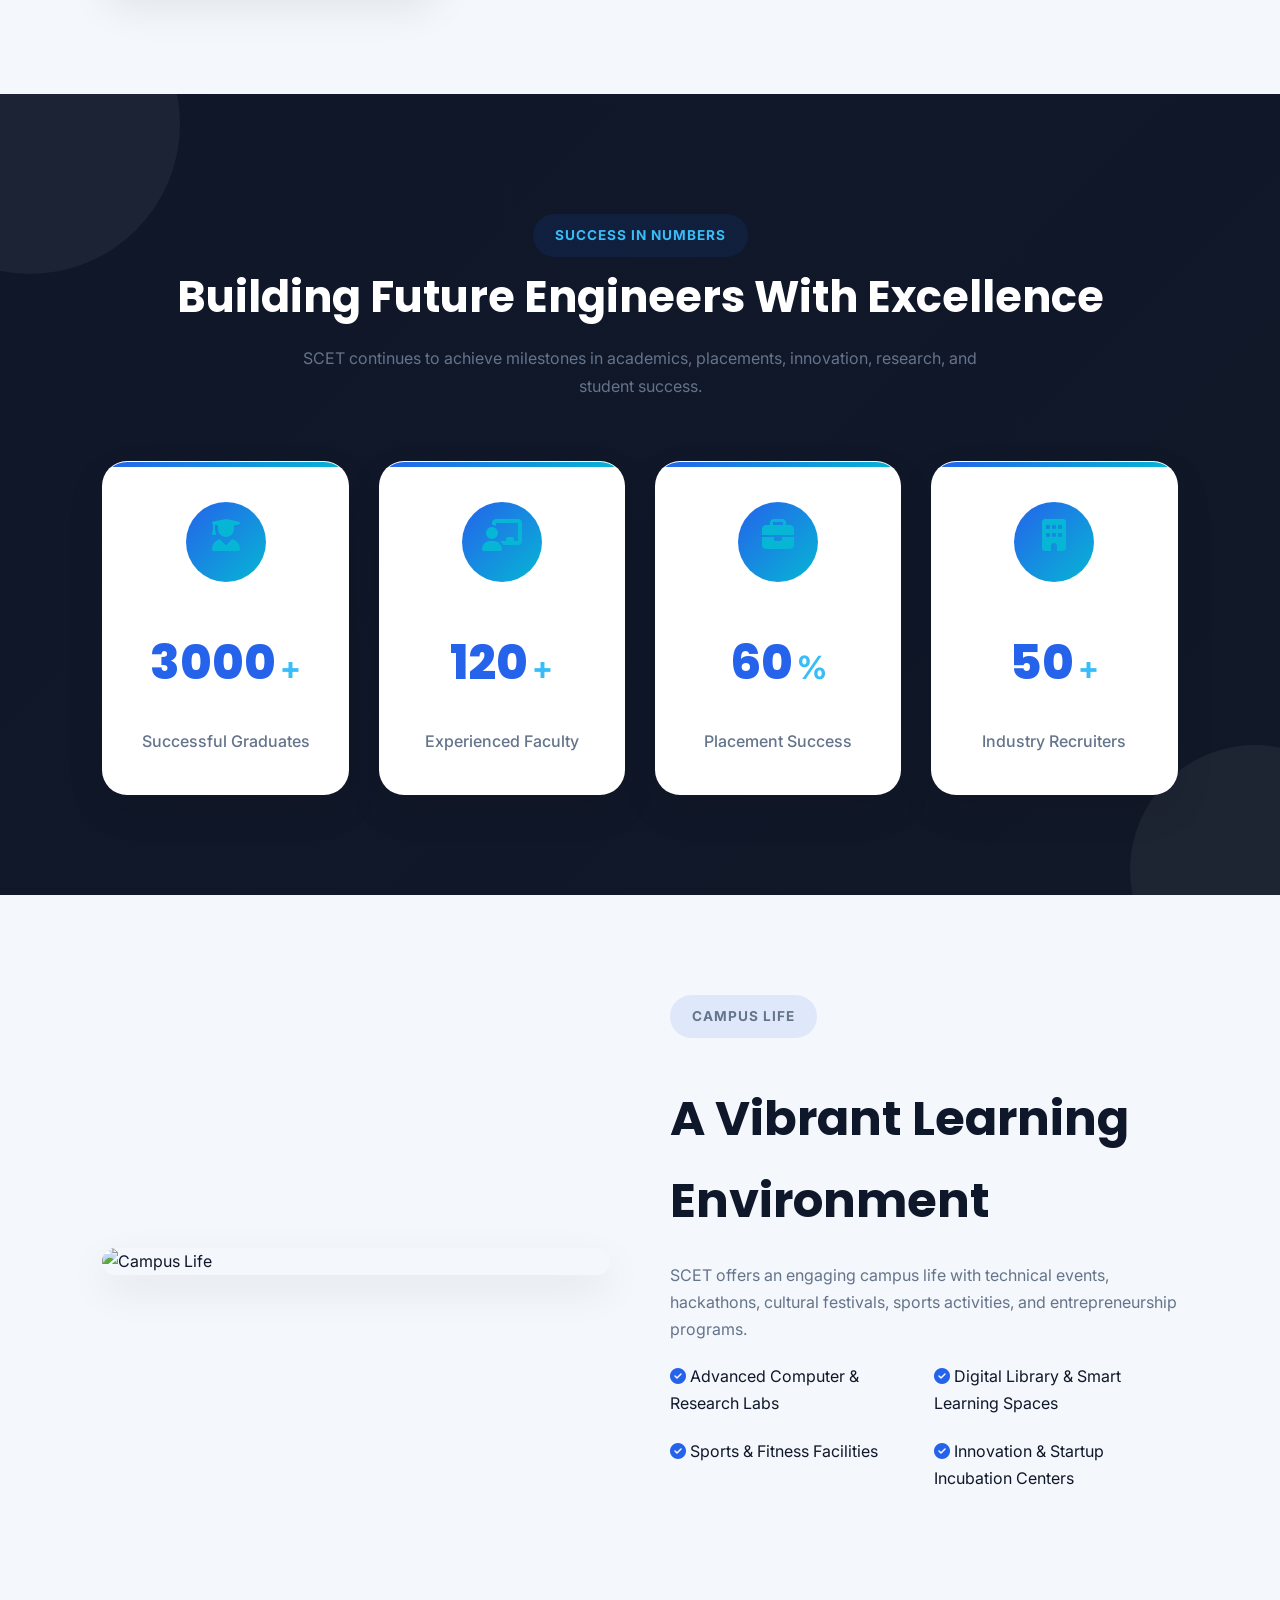
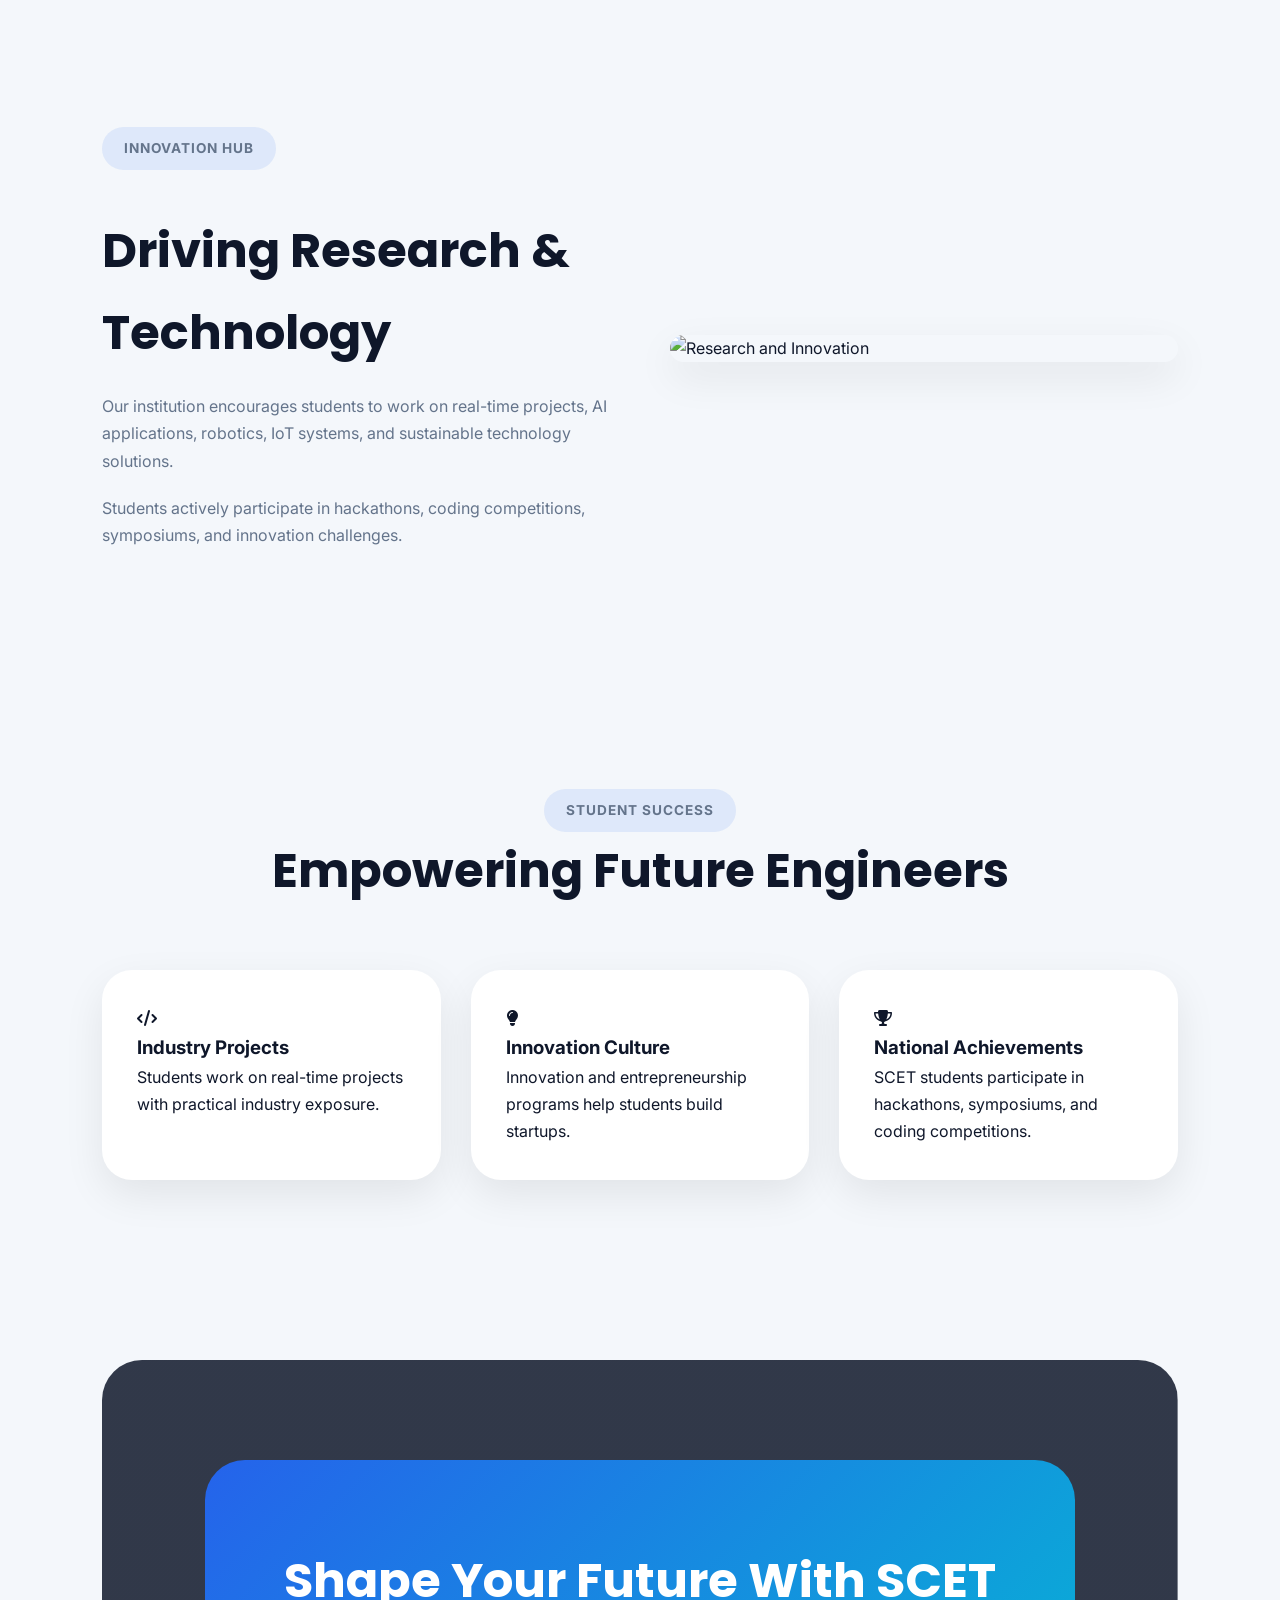
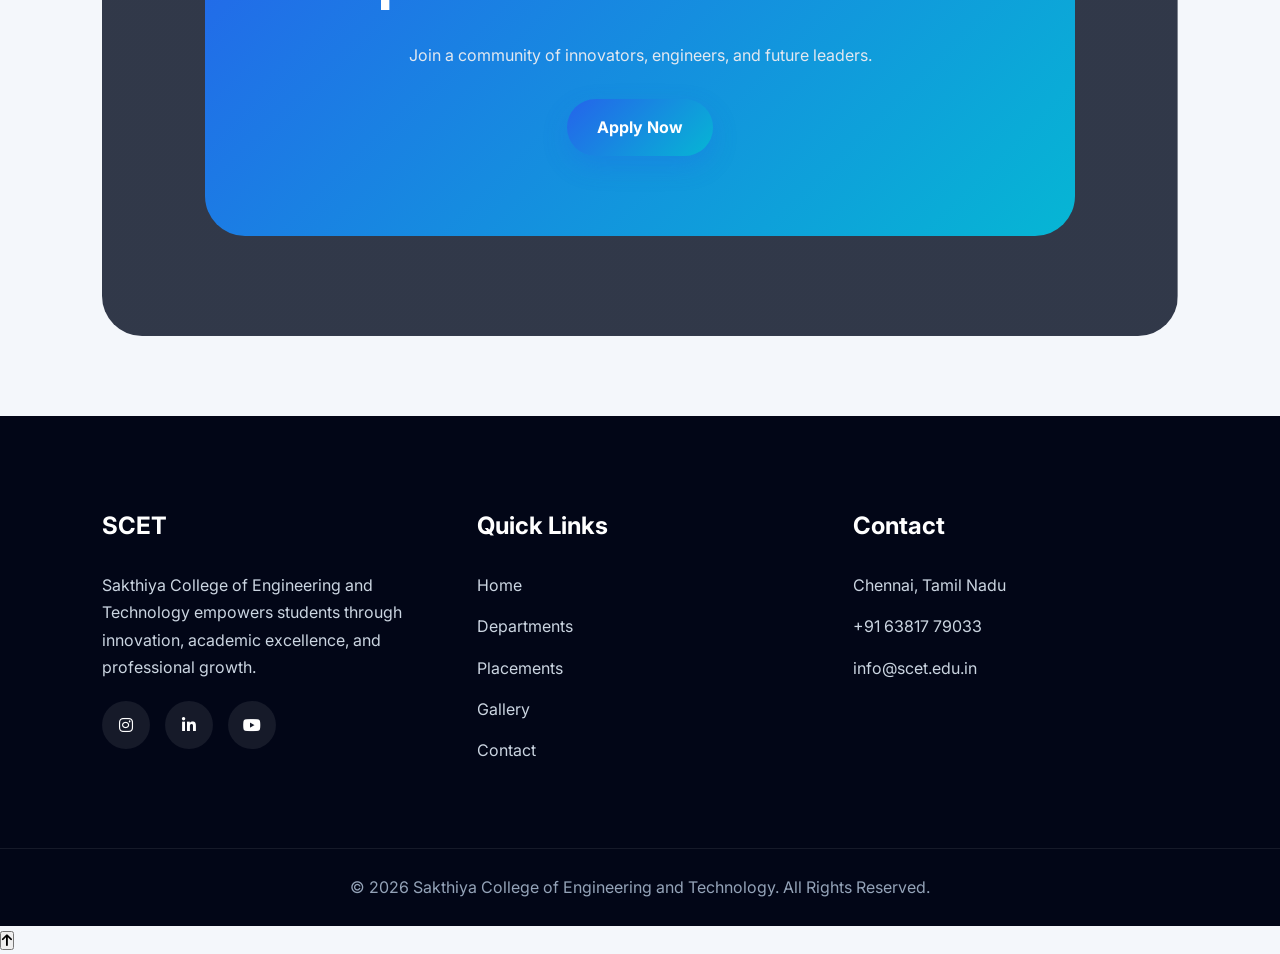
==== commit 7a728876: "Update about.html" ====
--- a/about.html
+++ b/about.html
@@ -977,7 +977,7 @@
                 </p>
 
                 <p>
-                    +91 98765 43210
+                    +91 63817 79033
                 </p>
 
                 <p>
@@ -1016,4 +1016,4 @@
 
 </body>
 
-</html>+</html>
